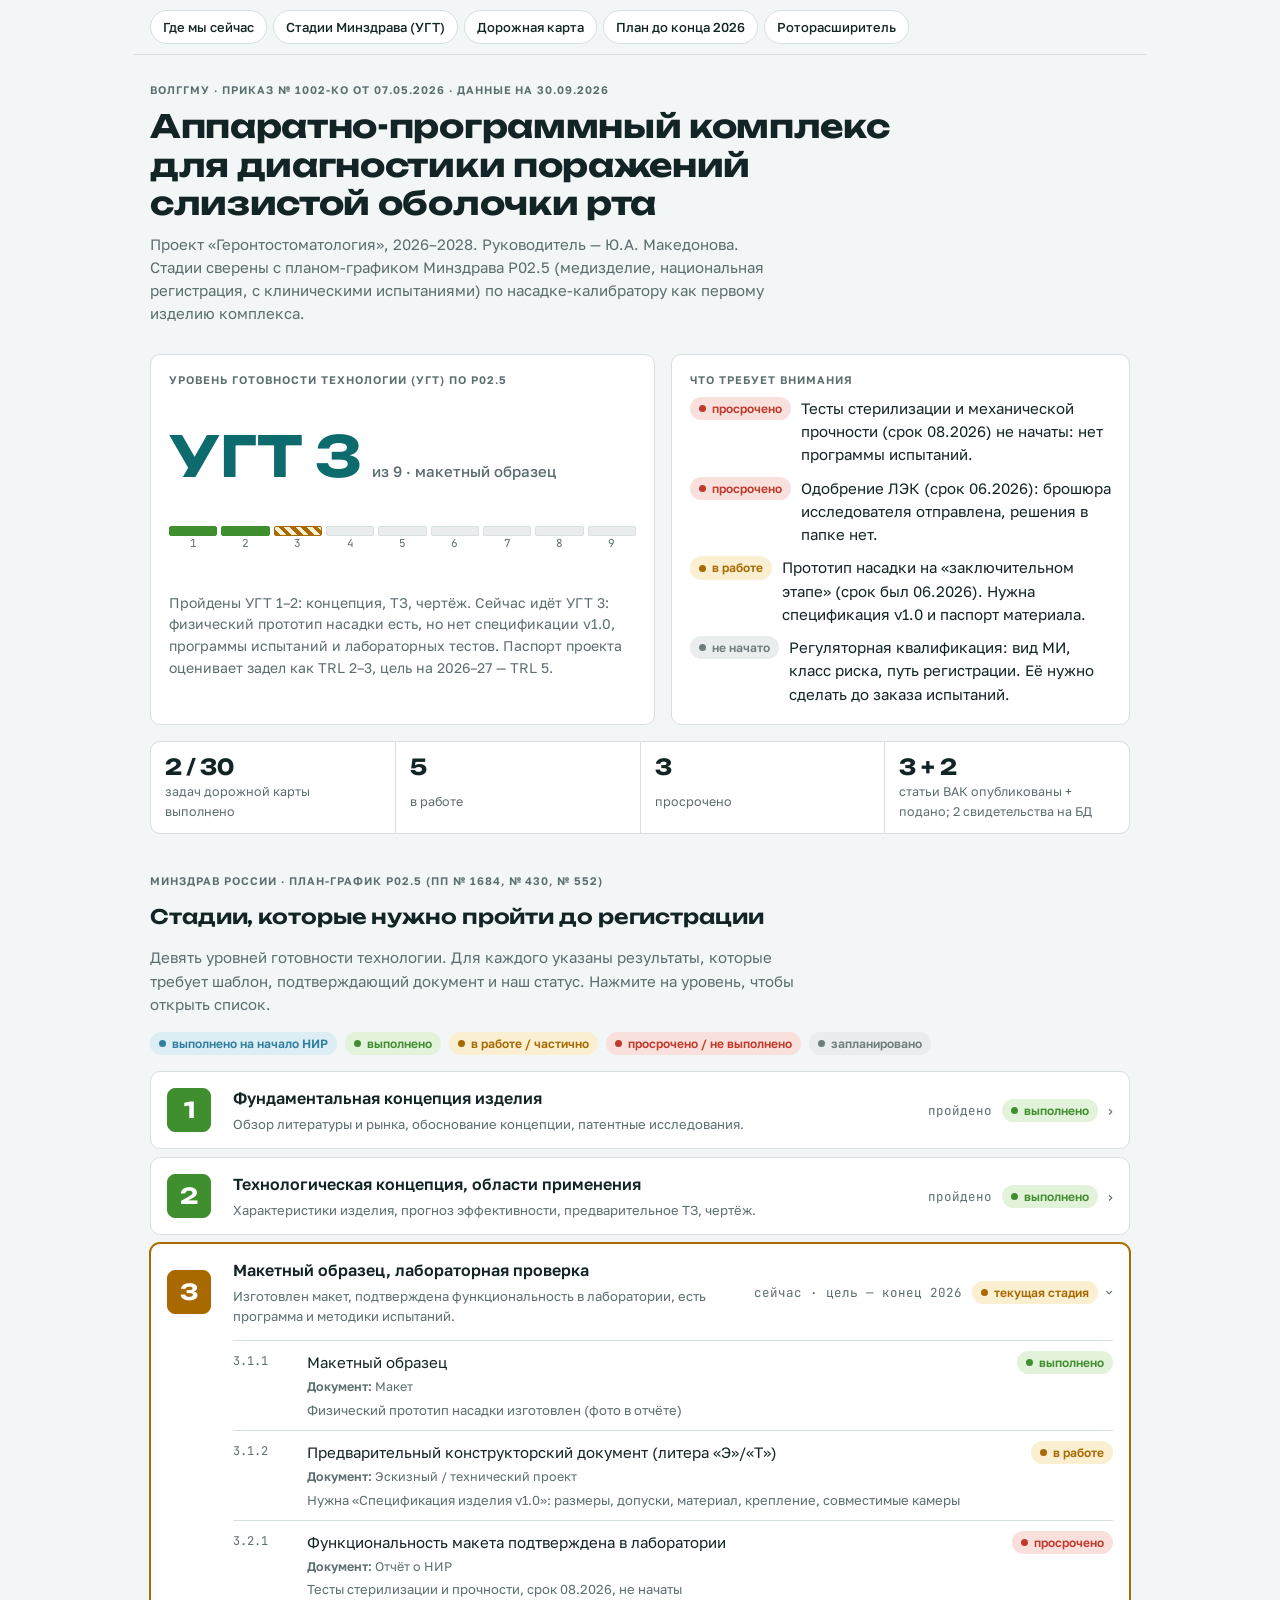
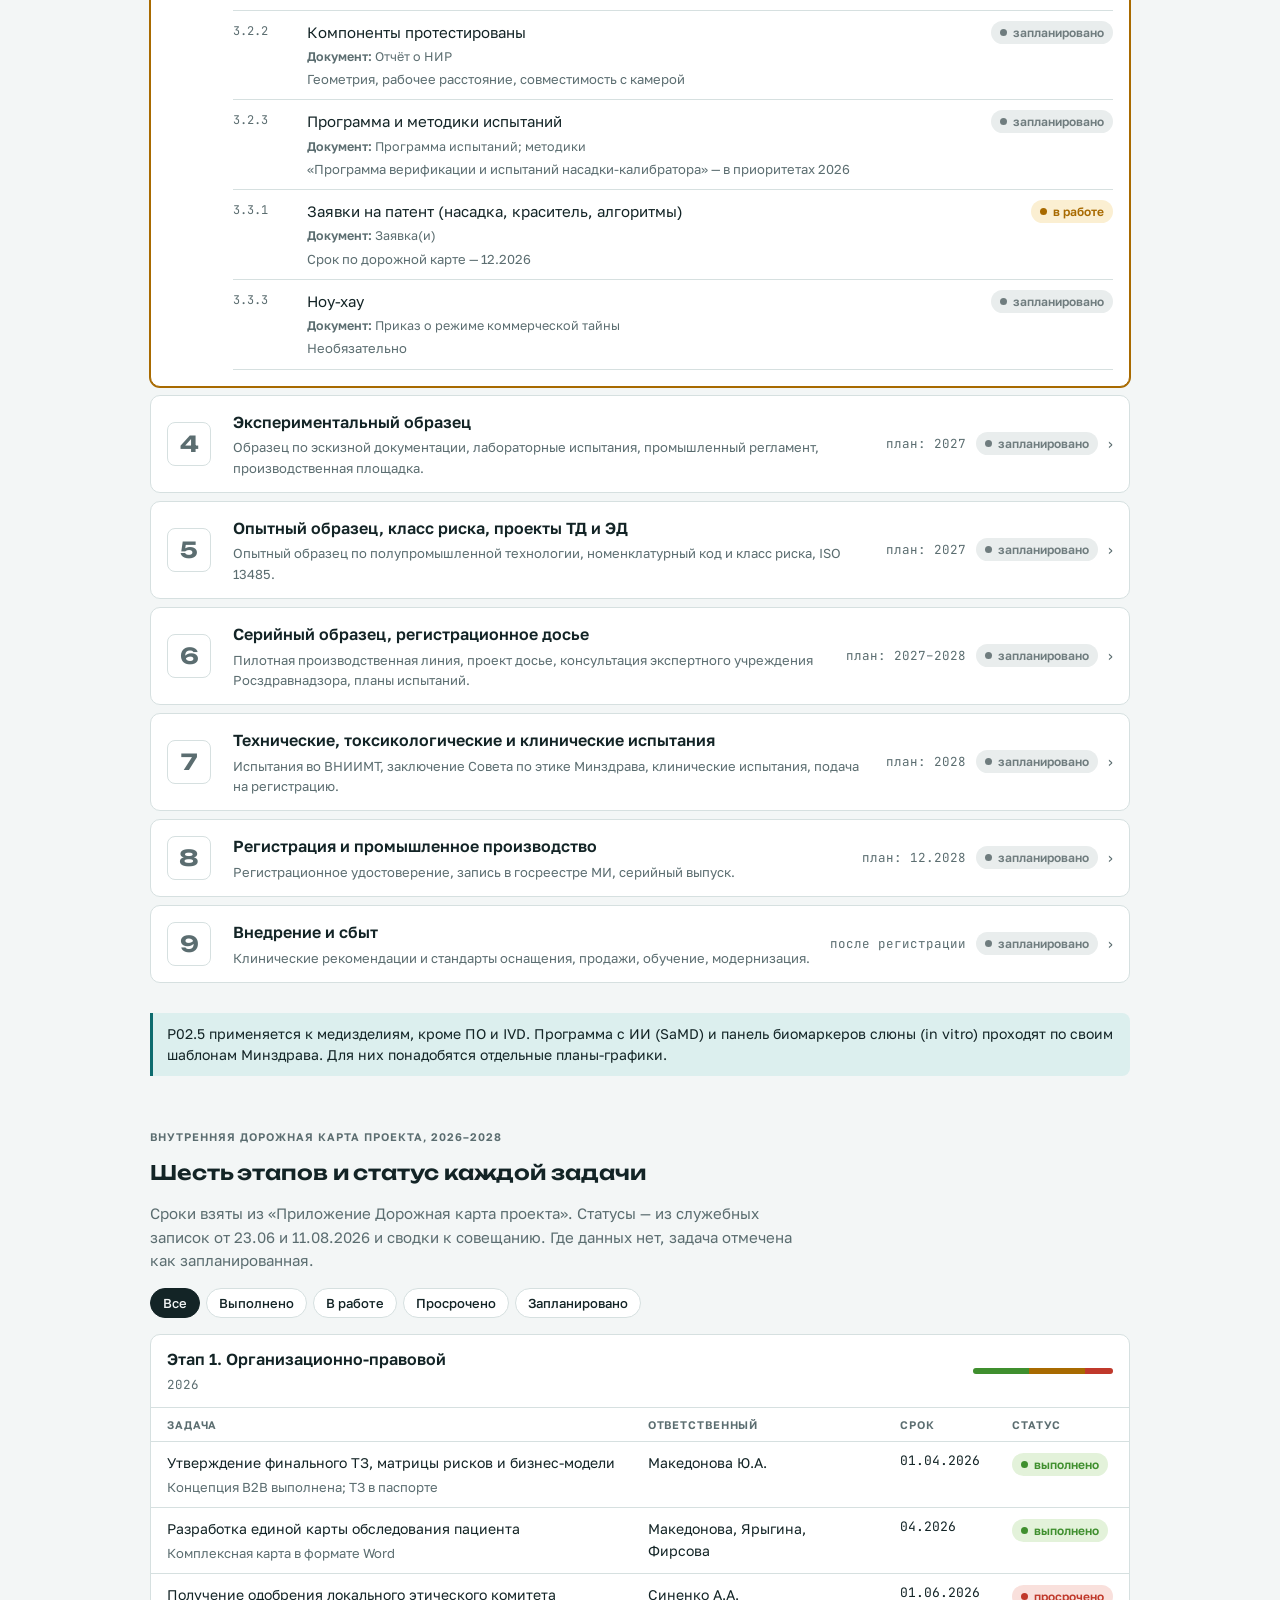
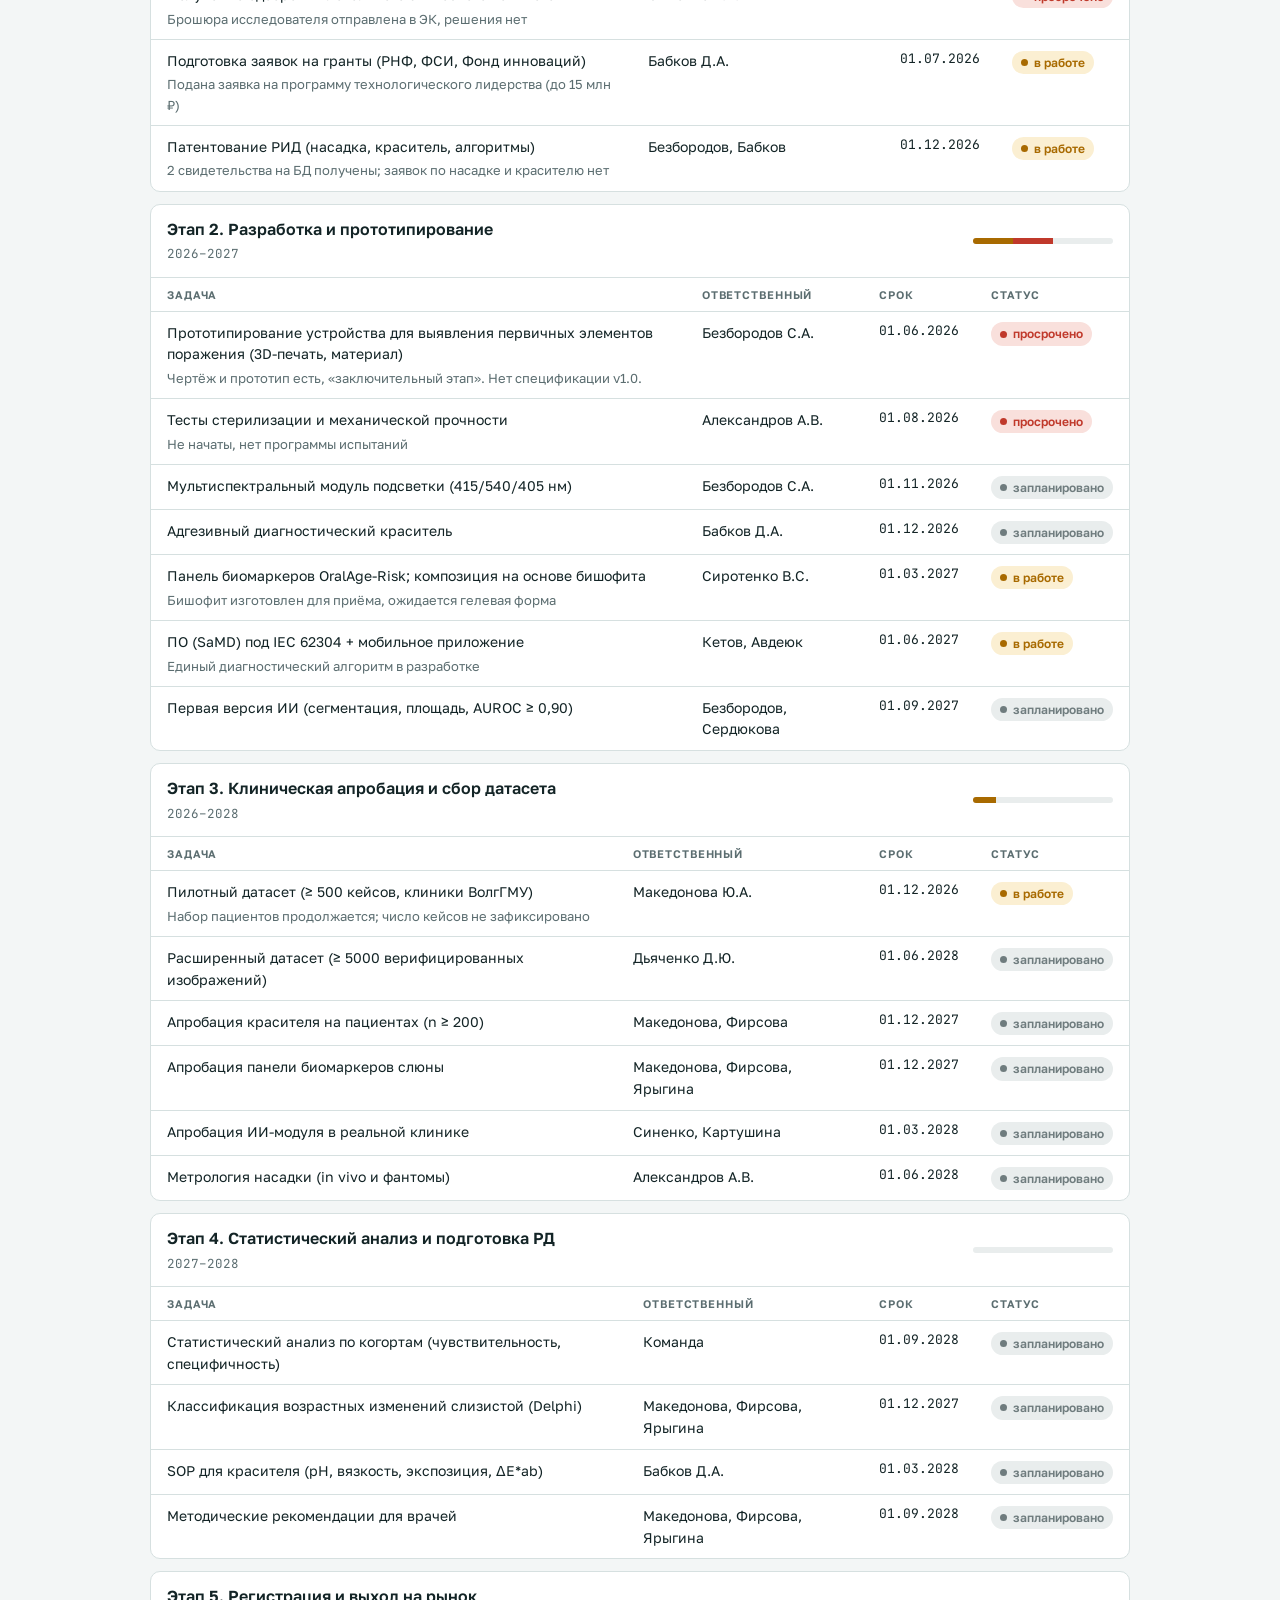
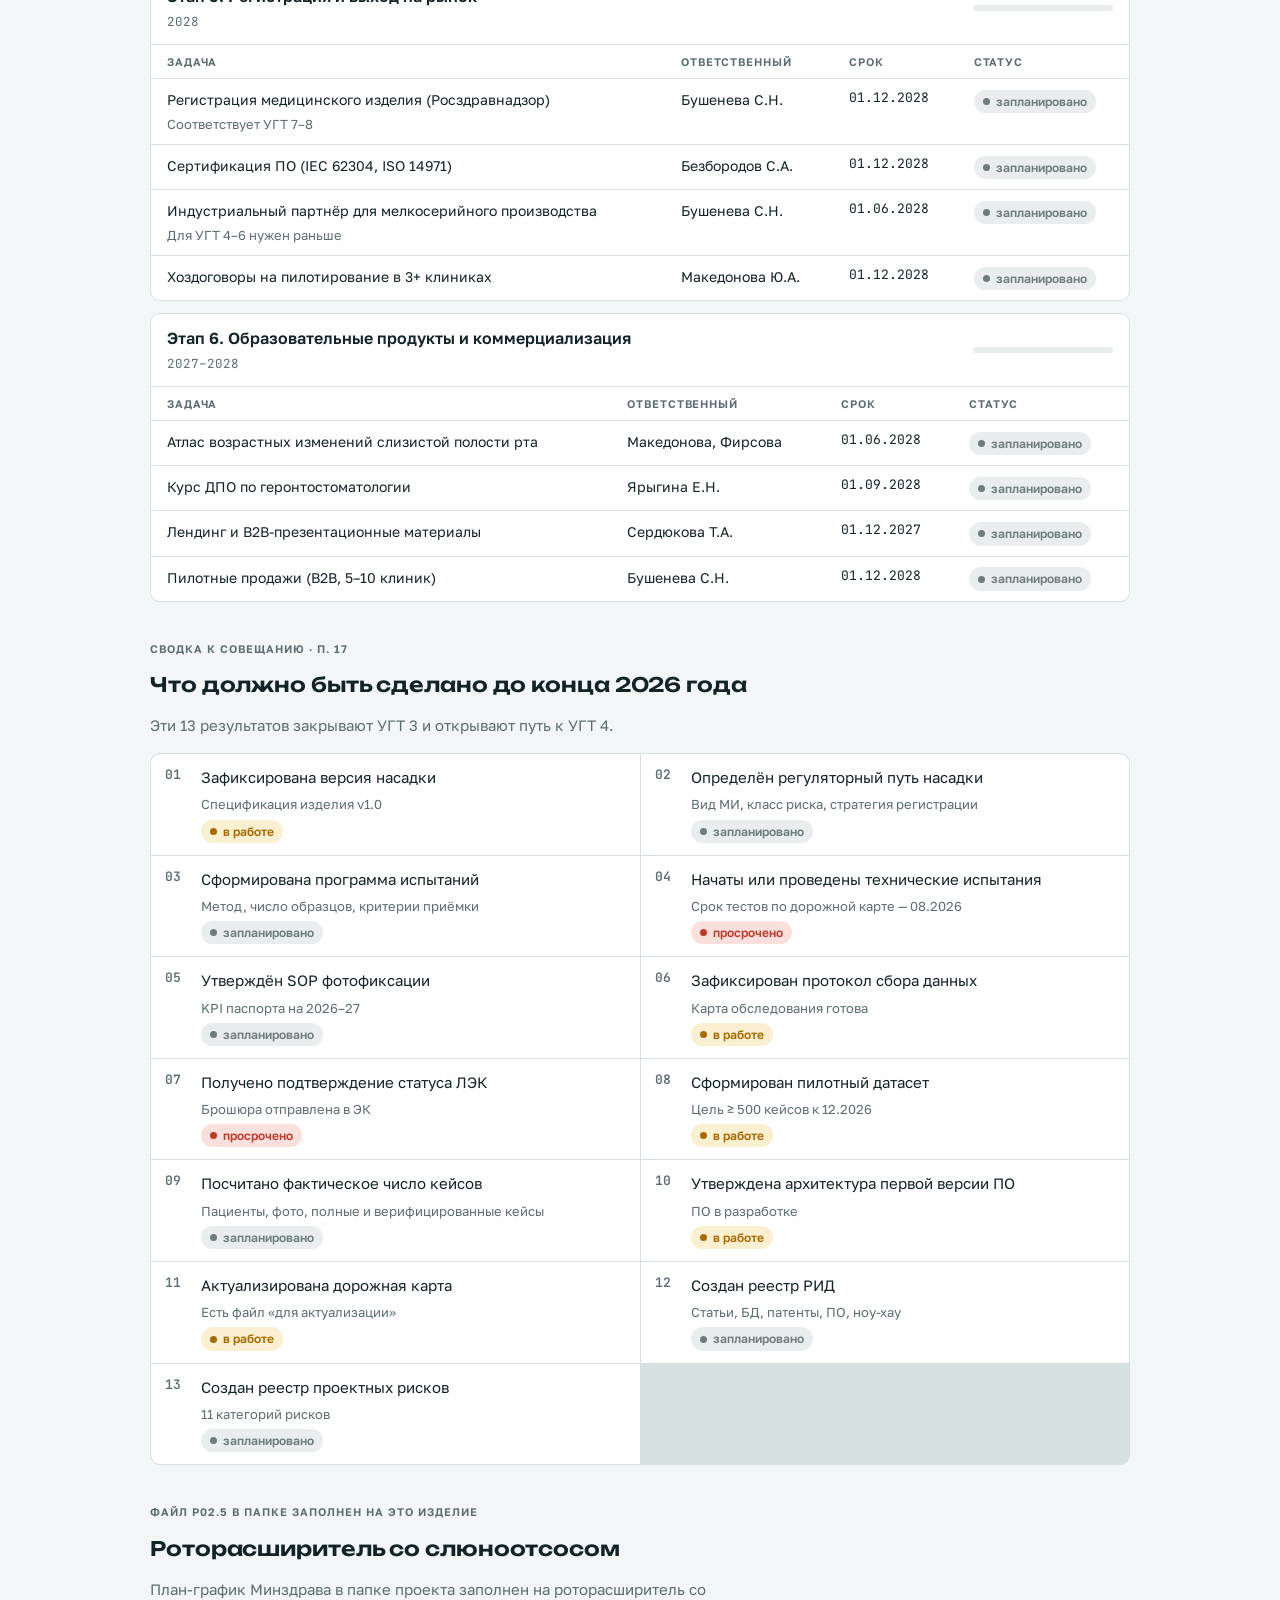
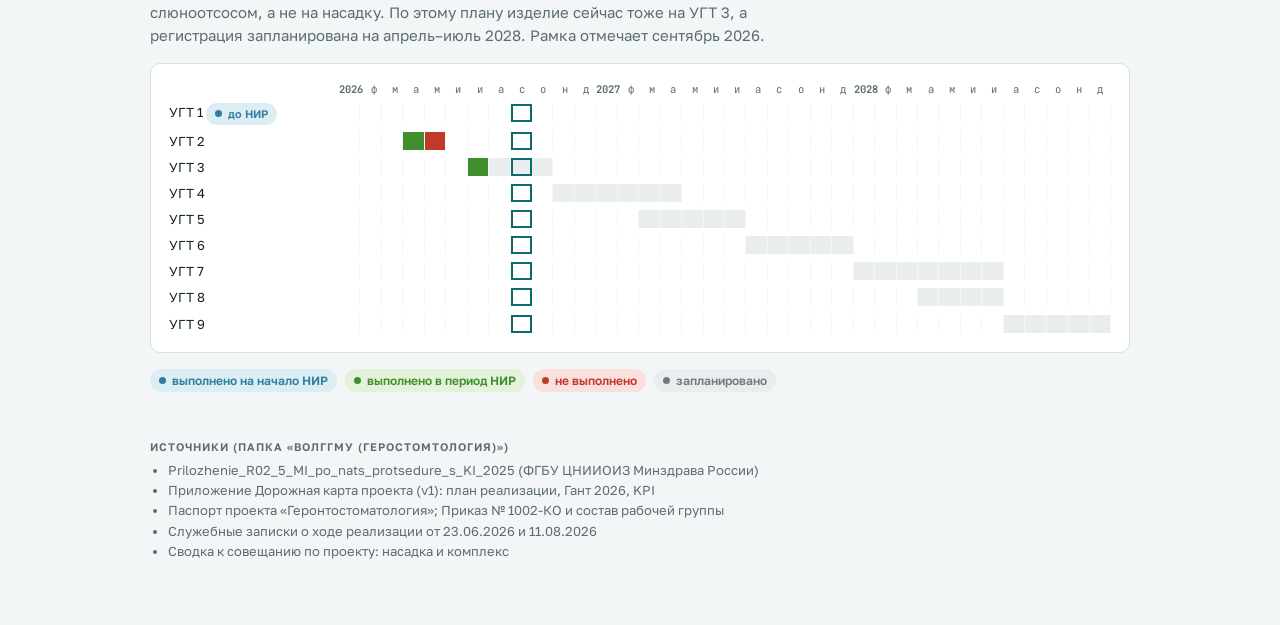
==== index.html @ 5f780393 "Add files via upload" ====
<!doctype html><html><head><meta charset=utf8><meta name=viewport content="width=device-width,initial-scale=1,viewport-fit=cover"><style>:root{color-scheme:light;box-sizing:border-box;padding-top:env(safe-area-inset-top,0px);padding-bottom:env(safe-area-inset-bottom,0px)}html{scroll-padding-top:env(safe-area-inset-top,0px)}body{margin:0;padding:0;font:14px -apple-system,BlinkMacSystemFont,sans-serif;background:#faf9f5;color:#141413}img{max-width:100%}[hidden]:not([hidden=until-found i]){display:none!important}</style></head><body>
<title>Геронтостоматология: статус проекта</title>
<link rel="preconnect" href="https://fonts.googleapis.com">
<link rel="stylesheet" href="https://fonts.googleapis.com/css2?family=Golos+Text:wght@400;500;600;700&family=Unbounded:wght@500;700&family=JetBrains+Mono:wght@400;600&display=swap">
<style>
/* Layout: одна колонка ~980px; сверху сводка, затем лестница УГТ Минздрава (главный объект), дорожная карта, приоритеты 2026 */
:root{
  --bg:#f3f6f6; --surface:#ffffff; --ink:#132426; --muted:#5b6d70; --line:#d6e0e0;
  --accent:#0d6b6e; --accent-soft:#dcefee;
  --done:#3f8f2e; --done-bg:#e3f2da;           /* зелёный Р02.5: выполнено в период НИР */
  --pre:#2f7fa0; --pre-bg:#dcedf4;             /* голубой Р02.5: выполнено на начало НИР */
  --work:#a86a00; --work-bg:#fbefd2;           /* жёлтый: в работе / продлено */
  --late:#c0392b; --late-bg:#f9e0dc;           /* красный: не выполнено / просрочено */
  --plan:#6f7c7e; --plan-bg:#e9eded;           /* серый: запланировано */
  --f-display:"Unbounded", "Golos Text", system-ui, sans-serif;
  --f-body:"Golos Text", system-ui, -apple-system, "Segoe UI", sans-serif;
  --f-mono:"JetBrains Mono", ui-monospace, Menlo, monospace;
}
@media (prefers-color-scheme: dark){:root:not([data-theme="light"]){
  --bg:#0e1718; --surface:#152123; --ink:#e3eeee; --muted:#93a6a8; --line:#29393b;
  --accent:#5fc2c0; --accent-soft:#18393a;
  --done:#7cc96a; --done-bg:#1d3419; --pre:#6fb8d6; --pre-bg:#16303b;
  --work:#e7b04a; --work-bg:#382b12; --late:#f07f70; --late-bg:#3d1c18; --plan:#9aa8aa; --plan-bg:#212d2f;
  color-scheme:dark}}
:root[data-theme="dark"]{
  --bg:#0e1718; --surface:#152123; --ink:#e3eeee; --muted:#93a6a8; --line:#29393b;
  --accent:#5fc2c0; --accent-soft:#18393a;
  --done:#7cc96a; --done-bg:#1d3419; --pre:#6fb8d6; --pre-bg:#16303b;
  --work:#e7b04a; --work-bg:#382b12; --late:#f07f70; --late-bg:#3d1c18; --plan:#9aa8aa; --plan-bg:#212d2f;
  color-scheme:dark}
*{box-sizing:border-box}
body{background:var(--bg);color:var(--ink);font:15px/1.55 var(--f-body);padding-inline:16px;padding-block:0 64px}
.wrap{max-width:980px;margin:0 auto}
h1,h2,h3{text-wrap:balance;margin:0}
h1{font:700 clamp(22px,4vw,32px)/1.2 var(--f-display);letter-spacing:-.01em}
h2{font:600 20px/1.3 var(--f-display);letter-spacing:-.005em}
h3{font-size:16px;font-weight:600}
.eyebrow{font:600 11px/1.3 var(--f-body);letter-spacing:.09em;text-transform:uppercase;color:var(--muted)}
.mono{font-family:var(--f-mono);font-variant-numeric:tabular-nums}
a{color:var(--accent)}
nav.top{position:sticky;top:env(safe-area-inset-top,0px);z-index:5;background:var(--bg);border-bottom:1px solid var(--line);margin-inline:-16px;padding:10px 16px;display:flex;gap:6px;overflow-x:auto}
nav.top a{flex:none;text-decoration:none;color:var(--ink);font-size:13px;font-weight:500;padding:6px 12px;border-radius:999px;border:1px solid var(--line);background:var(--surface)}
nav.top a:hover,nav.top a:focus-visible{border-color:var(--accent);outline:none}
header.hero{padding-block:28px 8px;display:grid;gap:10px}
header.hero p{margin:0;color:var(--muted);max-width:70ch}
section{margin-top:40px;display:grid;gap:16px}
.lead{color:var(--muted);margin:0;max-width:72ch}

/* Сводка */
.summary{display:grid;grid-template-columns:minmax(0,1.1fr) minmax(0,1fr);gap:16px;margin-top:20px}
@media (max-width:760px){.summary{grid-template-columns:1fr}}
.panel{background:var(--surface);border:1px solid var(--line);border-radius:10px;padding:18px}
.gauge{display:grid;gap:14px}
.gauge .big{display:flex;align-items:baseline;gap:10px;flex-wrap:wrap}
.gauge .big b{font:700 56px/1 var(--f-display);color:var(--accent)}
.gauge .big span{font-weight:500;color:var(--muted)}
.steps{display:grid;grid-template-columns:repeat(9,1fr);gap:4px}
.steps i{height:10px;border-radius:2px;background:var(--plan-bg);border:1px solid var(--line)}
.steps i.d{background:var(--done);border-color:var(--done)}
.steps i.c{background:repeating-linear-gradient(45deg,var(--work) 0 4px,var(--work-bg) 4px 8px);border-color:var(--work)}
.steps-lbl{display:grid;grid-template-columns:repeat(9,1fr);gap:4px;font:11px var(--f-mono);color:var(--muted);text-align:center}
.facts{display:grid;gap:10px;margin:0;padding:0;list-style:none}
.facts li{display:grid;grid-template-columns:auto minmax(0,1fr);gap:10px;align-items:start}
.kpis{display:grid;grid-template-columns:repeat(4,minmax(0,1fr));gap:1px;background:var(--line);border:1px solid var(--line);border-radius:10px;overflow:hidden}
@media (max-width:620px){.kpis{grid-template-columns:repeat(2,minmax(0,1fr))}}
.kpis div{background:var(--surface);padding:12px 14px;display:grid;gap:2px}
.kpis b{font:700 22px/1.2 var(--f-display);font-variant-numeric:tabular-nums}
.kpis span{font-size:12.5px;color:var(--muted)}

/* Статусы */
.pill{display:inline-flex;align-items:center;gap:6px;white-space:nowrap;font-size:12px;font-weight:600;padding:2px 9px;border-radius:999px;line-height:1.6}
.pill::before{content:"";width:7px;height:7px;border-radius:50%;background:currentColor}
.s-done{color:var(--done);background:var(--done-bg)}
.s-pre{color:var(--pre);background:var(--pre-bg)}
.s-work{color:var(--work);background:var(--work-bg)}
.s-late{color:var(--late);background:var(--late-bg)}
.s-plan{color:var(--plan);background:var(--plan-bg)}
.legend{display:flex;flex-wrap:wrap;gap:8px}

/* Лестница УГТ */
.ladder{display:grid;gap:8px}
.lvl{background:var(--surface);border:1px solid var(--line);border-radius:10px;overflow:hidden}
.lvl.cur{border-color:var(--work);box-shadow:0 0 0 1px var(--work)}
.lvl>button{all:unset;cursor:pointer;display:grid;grid-template-columns:52px minmax(0,1fr) auto;gap:14px;align-items:center;padding:14px 16px;width:100%;box-sizing:border-box}
.lvl>button:focus-visible{outline:2px solid var(--accent);outline-offset:-2px}
.num{font:700 22px/1 var(--f-display);width:44px;height:44px;border-radius:8px;display:grid;place-items:center;border:1px solid var(--line);color:var(--muted)}
.lvl.done .num{background:var(--done);color:#fff;border-color:var(--done)}
.lvl.cur .num{background:var(--work);color:#fff;border-color:var(--work)}
.ttl{display:grid;gap:3px;min-width:0}
.ttl small{color:var(--muted);font-size:13px}
.right{display:flex;align-items:center;gap:10px}
.chev{transition:transform .2s;color:var(--muted)}
.lvl[data-open="1"] .chev{transform:rotate(90deg)}
@media (max-width:560px){.lvl>button{grid-template-columns:44px minmax(0,1fr)}.right{grid-column:2}.num{width:40px;height:40px;font-size:19px}}
.body{padding:0 16px 16px 82px;display:grid;gap:12px}
@media (max-width:560px){.body{padding-left:16px}}
.body p{margin:0;max-width:74ch}
.req{list-style:none;margin:0;padding:0;display:grid;gap:0;border-top:1px solid var(--line)}
.req li{display:grid;grid-template-columns:62px minmax(0,1fr) auto;gap:12px;padding:10px 0;border-bottom:1px solid var(--line);align-items:start}
@media (max-width:560px){.req li{grid-template-columns:54px minmax(0,1fr)}.req li .pill{grid-column:2;justify-self:start}}
.req code{font:12px var(--f-mono);color:var(--muted);padding-top:2px}
.req .t{display:grid;gap:3px;min-width:0}
.req .t small{color:var(--muted);font-size:13px}
.req .t .doc{font-size:12.5px;color:var(--muted)}
.req .t .doc::before{content:"Документ: ";font-weight:600}
.when{font:12.5px var(--f-mono);color:var(--muted)}
.note{border-left:3px solid var(--accent);background:var(--accent-soft);padding:10px 14px;border-radius:0 8px 8px 0;font-size:14px;max-width:none}

/* Дорожная карта */
.filters{display:flex;gap:6px;flex-wrap:wrap}
.filters button{font:500 13px var(--f-body);padding:6px 12px;border-radius:999px;border:1px solid var(--line);background:var(--surface);color:var(--ink);cursor:pointer}
.filters button[aria-pressed="true"]{background:var(--ink);color:var(--bg);border-color:var(--ink)}
.stage{background:var(--surface);border:1px solid var(--line);border-radius:10px;overflow:hidden}
.stage-h{display:flex;justify-content:space-between;align-items:center;gap:12px;flex-wrap:wrap;padding:12px 16px;border-bottom:1px solid var(--line)}
.bar{height:6px;width:140px;background:var(--plan-bg);border-radius:3px;overflow:hidden;display:flex}
.bar span{display:block;height:100%}
.tscroll{overflow-x:auto}
table{width:100%;border-collapse:collapse;font-size:14px}
th,td{text-align:left;padding:10px 16px;border-bottom:1px solid var(--line);vertical-align:top}
tr:last-child td{border-bottom:0}
th{font:600 11px var(--f-body);letter-spacing:.08em;text-transform:uppercase;color:var(--muted)}
td.d{white-space:nowrap;font:13px var(--f-mono);font-variant-numeric:tabular-nums}
td small{display:block;color:var(--muted);font-size:13px;margin-top:3px}
@media (max-width:640px){
  table,tbody,tr,td{display:block;width:100%}
  thead{display:none}
  tr{padding:10px 16px;border-bottom:1px solid var(--line);display:grid;gap:4px}
  tr:last-child{border-bottom:0}
  td{padding:0;border:0}
}

/* Приоритеты */
.prio{list-style:none;margin:0;padding:0;display:grid;grid-template-columns:repeat(2,minmax(0,1fr));gap:1px;background:var(--line);border:1px solid var(--line);border-radius:10px;overflow:hidden}
@media (max-width:680px){.prio{grid-template-columns:1fr}}
.prio li{background:var(--surface);padding:12px 14px;display:grid;grid-template-columns:28px minmax(0,1fr);gap:8px}
.prio li b{font:600 13px var(--f-mono);color:var(--muted)}
.prio .t{display:grid;gap:5px;justify-items:start}
.prio .t small{color:var(--muted);font-size:13px}

/* Роторасширитель — мини-гант */
.gantt{display:grid;gap:6px;min-width:640px}
.g-row{display:grid;grid-template-columns:170px repeat(36,1fr);align-items:center;gap:0}
.g-row .l{font-size:13px;padding-right:10px}
.g-row i{height:18px;border-right:1px solid var(--bg)}
.g-head span{font:10.5px var(--f-mono);color:var(--muted)}
.g-now{outline:2px solid var(--accent);outline-offset:-2px}
footer{margin-top:48px;color:var(--muted);font-size:13px;display:grid;gap:6px}
footer ul{margin:0;padding-left:18px}
@media (prefers-reduced-motion:reduce){*{transition:none!important}}
</style>

<div class="wrap">
<nav class="top" aria-label="Разделы">
  <a href="#now">Где мы сейчас</a>
  <a href="#ugt">Стадии Минздрава (УГТ)</a>
  <a href="#road">Дорожная карта</a>
  <a href="#y2026">План до конца 2026</a>
  <a href="#rotor">Роторасширитель</a>
</nav>

<header class="hero" id="now">
  <div class="eyebrow">ВолгГМУ · Приказ № 1002-КО от 07.05.2026 · данные на 30.09.2026</div>
  <h1>Аппаратно-программный комплекс для диагностики поражений слизистой оболочки рта</h1>
  <p>Проект «Геронтостоматология», 2026–2028. Руководитель — Ю.А. Македонова. Стадии сверены с планом-графиком Минздрава Р02.5 (медизделие, национальная регистрация, с клиническими испытаниями) по насадке-калибратору как первому изделию комплекса.</p>
</header>

<div class="summary">
  <div class="panel gauge">
    <div class="eyebrow">Уровень готовности технологии (УГТ) по Р02.5</div>
    <div class="big"><b>УГТ 3</b><span>из 9 · макетный образец</span></div>
    <div>
      <div class="steps" aria-hidden="true"><i class="d"></i><i class="d"></i><i class="c"></i><i></i><i></i><i></i><i></i><i></i><i></i></div>
      <div class="steps-lbl" aria-hidden="true"><span>1</span><span>2</span><span>3</span><span>4</span><span>5</span><span>6</span><span>7</span><span>8</span><span>9</span></div>
    </div>
    <p class="lead" style="font-size:14px">Пройдены УГТ 1–2: концепция, ТЗ, чертёж. Сейчас идёт УГТ 3: физический прототип насадки есть, но нет спецификации v1.0, программы испытаний и лабораторных тестов. Паспорт проекта оценивает задел как TRL 2–3, цель на 2026–27 — TRL 5.</p>
  </div>
  <div class="panel">
    <div class="eyebrow" style="margin-bottom:10px">Что требует внимания</div>
    <ul class="facts">
      <li><span class="pill s-late">просрочено</span><span>Тесты стерилизации и механической прочности (срок 08.2026) не начаты: нет программы испытаний.</span></li>
      <li><span class="pill s-late">просрочено</span><span>Одобрение ЛЭК (срок 06.2026): брошюра исследователя отправлена, решения в папке нет.</span></li>
      <li><span class="pill s-work">в работе</span><span>Прототип насадки на «заключительном этапе» (срок был 06.2026). Нужна спецификация v1.0 и паспорт материала.</span></li>
      <li><span class="pill s-plan">не начато</span><span>Регуляторная квалификация: вид МИ, класс риска, путь регистрации. Её нужно сделать до заказа испытаний.</span></li>
    </ul>
  </div>
</div>

<div class="kpis" style="margin-top:16px">
  <div><b id="k-done">–</b><span>задач дорожной карты выполнено</span></div>
  <div><b id="k-work">–</b><span>в работе</span></div>
  <div><b id="k-late">–</b><span>просрочено</span></div>
  <div><b>3 + 2</b><span>статьи ВАК опубликованы + подано; 2 свидетельства на БД</span></div>
</div>

<section id="ugt">
  <div class="eyebrow">Минздрав России · план-график Р02.5 (ПП № 1684, № 430, № 552)</div>
  <h2>Стадии, которые нужно пройти до регистрации</h2>
  <p class="lead">Девять уровней готовности технологии. Для каждого указаны результаты, которые требует шаблон, подтверждающий документ и наш статус. Нажмите на уровень, чтобы открыть список.</p>
  <div class="legend">
    <span class="pill s-pre">выполнено на начало НИР</span>
    <span class="pill s-done">выполнено</span>
    <span class="pill s-work">в работе / частично</span>
    <span class="pill s-late">просрочено / не выполнено</span>
    <span class="pill s-plan">запланировано</span>
  </div>
  <div class="ladder" id="ladder"></div>
  <p class="note">Р02.5 применяется к медизделиям, кроме ПО и IVD. Программа с ИИ (SaMD) и панель биомаркеров слюны (in vitro) проходят по своим шаблонам Минздрава. Для них понадобятся отдельные планы-графики.</p>
</section>

<section id="road">
  <div class="eyebrow">Внутренняя дорожная карта проекта, 2026–2028</div>
  <h2>Шесть этапов и статус каждой задачи</h2>
  <p class="lead">Сроки взяты из «Приложение Дорожная карта проекта». Статусы — из служебных записок от 23.06 и 11.08.2026 и сводки к совещанию. Где данных нет, задача отмечена как запланированная.</p>
  <div class="filters" role="group" aria-label="Фильтр по статусу">
    <button type="button" id="f-all" data-f="all" aria-pressed="true">Все</button>
    <button type="button" id="f-done" data-f="done" aria-pressed="false">Выполнено</button>
    <button type="button" id="f-work" data-f="work" aria-pressed="false">В работе</button>
    <button type="button" id="f-late" data-f="late" aria-pressed="false">Просрочено</button>
    <button type="button" id="f-plan" data-f="plan" aria-pressed="false">Запланировано</button>
  </div>
  <div id="stages" style="display:grid;gap:12px"></div>
</section>

<section id="y2026">
  <div class="eyebrow">Сводка к совещанию · п. 17</div>
  <h2>Что должно быть сделано до конца 2026 года</h2>
  <p class="lead">Эти 13 результатов закрывают УГТ 3 и открывают путь к УГТ 4.</p>
  <ol class="prio" id="prio"></ol>
</section>

<section id="rotor">
  <div class="eyebrow">Файл Р02.5 в папке заполнен на это изделие</div>
  <h2>Роторасширитель со слюноотсосом</h2>
  <p class="lead">План-график Минздрава в папке проекта заполнен на роторасширитель со слюноотсосом, а не на насадку. По этому плану изделие сейчас тоже на УГТ 3, а регистрация запланирована на апрель–июль 2028. Рамка отмечает сентябрь 2026.</p>
  <div class="panel tscroll"><div class="gantt" id="gantt"></div></div>
  <div class="legend">
    <span class="pill s-pre">выполнено на начало НИР</span>
    <span class="pill s-done">выполнено в период НИР</span>
    <span class="pill s-late">не выполнено</span>
    <span class="pill s-plan">запланировано</span>
  </div>
</section>

<footer>
  <div class="eyebrow">Источники (папка «ВолгГМУ (геростомтология)»)</div>
  <ul>
    <li>Prilozhenie_R02_5_MI_po_nats_protsedure_s_KI_2025 (ФГБУ ЦНИИОИЗ Минздрава России)</li>
    <li>Приложение Дорожная карта проекта (v1): план реализации, Гант 2026, KPI</li>
    <li>Паспорт проекта «Геронтостоматология»; Приказ № 1002-КО и состав рабочей группы</li>
    <li>Служебные записки о ходе реализации от 23.06.2026 и 11.08.2026</li>
    <li>Сводка к совещанию по проекту: насадка и комплекс</li>
  </ul>
</footer>
</div>

<script>
const S={done:["s-done","выполнено"],pre:["s-pre","на начало НИР"],work:["s-work","в работе"],late:["s-late","просрочено"],plan:["s-plan","запланировано"],miss:["s-late","нет в папке"],part:["s-work","частично"]};
const pill=k=>`<span class="pill ${S[k][0]}">${S[k][1]}</span>`;
const esc=s=>String(s).replace(/[&<>"]/g,c=>({"&":"&amp;","<":"&lt;",">":"&gt;",'"':"&quot;"}[c]));

const UGT=[
 {n:1,state:"done",t:"Фундаментальная концепция изделия",d:"Обзор литературы и рынка, обоснование концепции, патентные исследования.",when:"пройдено",
  items:[
   ["1.1.1","Аналитический обзор, концепция изделия","Отчёт о НИР по ГОСТ 7.32-2017","done","Концепция продукта B2B выполнена в полном объёме (записка 23.06.2026); паспорт проекта"],
   ["1.1.1а","Статьи в рецензируемых журналах","Статьи","done","3 статьи ВАК опубликованы, 2 поданы в печать"],
   ["1.2.1","Патентные исследования","Отчёт о патентном исследовании по ГОСТ Р 15.011-2024","miss","Отчёт не найден в папке. Проверить, есть ли он."]]},
 {n:2,state:"done",t:"Технологическая концепция, области применения",d:"Характеристики изделия, прогноз эффективности, предварительное ТЗ, чертёж.",when:"пройдено",
  items:[
   ["2.1.1–2.1.3","Обоснование, характеристики, прогноз эффективности","Отчёт о НИР","done","Паспорт: НТР 1–6, KPI 2026–2029 (насадка 10–12 мм, сетка 1×1 мм)"],
   ["2.1.4","Предварительное ТЗ и макет на уровне чертежа","Предварительное ТЗ; чертёж","done","ТЗ утверждено (04.2026); чертёж насадки есть"],
   ["2.2.1–2.2.2","Заявки и свидетельства на РИД","Заявки / свидетельства","done","Получено 2 свидетельства о регистрации баз данных"],
   ["2.3.1","Ограничения применения (правовые, рыночные, технические)","Отчёт о НИР","part","Матрица рисков в ТЗ есть, реестр рисков ещё не создан"]]},
 {n:3,state:"cur",t:"Макетный образец, лабораторная проверка",d:"Изготовлен макет, подтверждена функциональность в лаборатории, есть программа и методики испытаний.",when:"сейчас · цель — конец 2026",
  items:[
   ["3.1.1","Макетный образец","Макет","done","Физический прототип насадки изготовлен (фото в отчёте)"],
   ["3.1.2","Предварительный конструкторский документ (литера «Э»/«Т»)","Эскизный / технический проект","work","Нужна «Спецификация изделия v1.0»: размеры, допуски, материал, крепление, совместимые камеры"],
   ["3.2.1","Функциональность макета подтверждена в лаборатории","Отчёт о НИР","late","Тесты стерилизации и прочности, срок 08.2026, не начаты"],
   ["3.2.2","Компоненты протестированы","Отчёт о НИР","plan","Геометрия, рабочее расстояние, совместимость с камерой"],
   ["3.2.3","Программа и методики испытаний","Программа испытаний; методики","plan","«Программа верификации и испытаний насадки-калибратора» — в приоритетах 2026"],
   ["3.3.1","Заявки на патент (насадка, краситель, алгоритмы)","Заявка(и)","work","Срок по дорожной карте — 12.2026"],
   ["3.3.3","Ноу-хау","Приказ о режиме коммерческой тайны","plan","Необязательно"]]},
 {n:4,state:"plan",t:"Экспериментальный образец",d:"Образец по эскизной документации, лабораторные испытания, промышленный регламент, производственная площадка.",when:"план: 2027",
  items:[
   ["4.1.1","Экспериментальный образец и КД на него","КД экспериментального образца; отчёт о НИР","plan","Материал подтверждён: силикон, производитель, SDS, биосовместимость"],
   ["4.1.2","Работоспособность подтверждена, акт соответствия ТЗ","Протокол лабораторных испытаний; акт","plan","Протоколы: геометрия, механика, ресурс, дезинфекция, метрология на фантомах"],
   ["4.2.1","Промышленный регламент производства","Регламент","plan","Технология изготовления (3D-печать / литьё)"],
   ["4.3.1–4.3.2","Производственная площадка, план производства","Договор; план","plan","Поиск индустриального партнёра (срок 06.2028). Лучше начать раньше."]]},
 {n:5,state:"plan",t:"Опытный образец, класс риска, проекты ТД и ЭД",d:"Опытный образец по полупромышленной технологии, номенклатурный код и класс риска, ISO 13485.",when:"план: 2027",
  items:[
   ["5.1.1–5.1.2","Опытный образец, КД литера «О», испытания","КД «О»; акт изготовления; программа испытаний","plan",""],
   ["5.1.3","Номенклатурный код вида МИ и класс потенциального риска","Отчёт о НИР","plan","Сводка советует определить заранее, до заказа испытаний"],
   ["5.1.4–5.1.5","Проекты эксплуатационной и технической документации","ТУ, инструкция, маркировка, упаковка","plan",""],
   ["5.2.1–5.2.2","Проект метода диагностики, социально-экономическая эффективность","Отчёт о НИР","plan","Методические рекомендации для врачей (09.2028)"],
   ["5.3.1–5.3.2","Соответствие ISO 13485, сертификаты на сырьё","Сертификат СМК; декларации","plan",""]]},
 {n:6,state:"plan",t:"Серийный образец, регистрационное досье",d:"Пилотная производственная линия, проект досье, консультация экспертного учреждения Росздравнадзора, планы испытаний.",when:"план: 2027–2028",
  items:[
   ["6.1.1–6.1.4","Серийный образец, КД литера «А», производственная линия","Акт производства; протоколы; валидация линии","plan",""],
   ["6.1.5","Инспектирование производства","Запись в реестре заключений","plan","Если требуется для класса риска"],
   ["6.2.1","Проект регистрационного досье","Проект досье","plan",""],
   ["6.2.3","Консультация экспертного учреждения Росздравнадзора","Договор и акт","plan",""],
   ["6.2.4","Планы технических, токсикологических и клинических испытаний","Планы","plan","Изделие контактирует со слизистой, токсикология нужна"],
   ["6.3.1","Договоры с НМИЦ на клинические испытания","Договоры","plan",""]]},
 {n:7,state:"plan",t:"Технические, токсикологические и клинические испытания",d:"Испытания во ВНИИМТ, заключение Совета по этике Минздрава, клинические испытания, подача на регистрацию.",when:"план: 2028",
  items:[
   ["7.1.1–7.1.3","Технические испытания и токсикология во ВНИИМТ","Договор; акты передачи; протоколы; заключение","plan",""],
   ["7.2.1","Заключение Совета по этике Минздрава","Заключение","plan","Отдельно от ЛЭК ВолгГМУ"],
   ["7.2.2–7.2.3","Клинические испытания, устранение замечаний","Акты и протоколы КИ","plan",""],
   ["7.3.1","Заявление о госрегистрации в Росздравнадзор","Заявление с документами","plan",""]]},
 {n:8,state:"plan",t:"Регистрация и промышленное производство",d:"Регистрационное удостоверение, запись в госреестре МИ, серийный выпуск.",when:"план: 12.2028",
  items:[
   ["8.1.1","Регистрационный номер, запись в госреестре МИ","Выписка из реестра","plan","Отв. Бушенева С.Н., срок 01.12.2028"],
   ["8.2.1","Серийное производство","Сведения о реализации","plan","Необязательно: СТ-1, заключение Минпромторга"]]},
 {n:9,state:"plan",t:"Внедрение и сбыт",d:"Клинические рекомендации и стандарты оснащения, продажи, обучение, модернизация.",when:"после регистрации",
  items:[
   ["9.1.1","Включение в клинические рекомендации / стандарты оснащения","КР; стандарт","plan",""],
   ["9.2.1–9.2.3","Сбыт, предельные цены, обучение врачей","Сведения о реализации; обучение","plan","Пилотные продажи в 5–10 клиниках, курс ДПО"],
   ["9.3.1–9.3.5","Модернизация, патенты, трансфер технологии","План модернизации; изменения в РУ","plan",""]]}
];

function renderLadder(){
  const el=document.getElementById("ladder");
  el.innerHTML=UGT.map(u=>{
    const cls=u.state==="done"?"done":u.state==="cur"?"cur":"";
    const st=u.state==="done"?pill("done"):u.state==="cur"?'<span class="pill s-work">текущая стадия</span>':pill("plan");
    const open=u.state==="cur";
    return `<div class="lvl ${cls}" data-open="${open?1:0}">
      <button type="button" id="ugt-${u.n}" aria-expanded="${open}" aria-controls="ugt-b-${u.n}">
        <span class="num">${u.n}</span>
        <span class="ttl"><h3>${esc(u.t)}</h3><small>${esc(u.d)}</small></span>
        <span class="right"><span class="when">${esc(u.when)}</span>${st}<span class="chev" aria-hidden="true">›</span></span>
      </button>
      <div class="body" id="ugt-b-${u.n}" ${open?"":"hidden"}>
        <ul class="req">${u.items.map(i=>`<li><code>${i[0]}</code><span class="t"><span>${esc(i[1])}</span><span class="doc">${esc(i[2])}</span>${i[4]?`<small>${esc(i[4])}</small>`:""}</span>${pill(i[3])}</li>`).join("")}</ul>
      </div></div>`}).join("");
  el.querySelectorAll(".lvl>button").forEach(b=>b.addEventListener("click",()=>{
    const lv=b.parentElement, o=lv.dataset.open!=="1";
    lv.dataset.open=o?1:0; b.setAttribute("aria-expanded",o); lv.querySelector(".body").hidden=!o;
  }));
}

const ROAD=[
 {t:"Этап 1. Организационно-правовой",y:"2026",rows:[
  ["Утверждение финального ТЗ, матрицы рисков и бизнес-модели","Македонова Ю.А.","01.04.2026","done","Концепция B2B выполнена; ТЗ в паспорте"],
  ["Разработка единой карты обследования пациента","Македонова, Ярыгина, Фирсова","04.2026","done","Комплексная карта в формате Word"],
  ["Получение одобрения локального этического комитета","Синенко А.А.","01.06.2026","late","Брошюра исследователя отправлена в ЭК, решения нет"],
  ["Подготовка заявок на гранты (РНФ, ФСИ, Фонд инноваций)","Бабков Д.А.","01.07.2026","work","Подана заявка на программу технологического лидерства (до 15 млн ₽)"],
  ["Патентование РИД (насадка, краситель, алгоритмы)","Безбородов, Бабков","01.12.2026","work","2 свидетельства на БД получены; заявок по насадке и красителю нет"]]},
 {t:"Этап 2. Разработка и прототипирование",y:"2026–2027",rows:[
  ["Прототипирование устройства для выявления первичных элементов поражения (3D-печать, материал)","Безбородов С.А.","01.06.2026","late","Чертёж и прототип есть, «заключительный этап». Нет спецификации v1.0."],
  ["Тесты стерилизации и механической прочности","Александров А.В.","01.08.2026","late","Не начаты, нет программы испытаний"],
  ["Мультиспектральный модуль подсветки (415/540/405 нм)","Безбородов С.А.","01.11.2026","plan",""],
  ["Адгезивный диагностический краситель","Бабков Д.А.","01.12.2026","plan",""],
  ["Панель биомаркеров OralAge-Risk; композиция на основе бишофита","Сиротенко В.С.","01.03.2027","work","Бишофит изготовлен для приёма, ожидается гелевая форма"],
  ["ПО (SaMD) под IEC 62304 + мобильное приложение","Кетов, Авдеюк","01.06.2027","work","Единый диагностический алгоритм в разработке"],
  ["Первая версия ИИ (сегментация, площадь, AUROC ≥ 0,90)","Безбородов, Сердюкова","01.09.2027","plan",""]]},
 {t:"Этап 3. Клиническая апробация и сбор датасета",y:"2026–2028",rows:[
  ["Пилотный датасет (≥ 500 кейсов, клиники ВолгГМУ)","Македонова Ю.А.","01.12.2026","work","Набор пациентов продолжается; число кейсов не зафиксировано"],
  ["Расширенный датасет (≥ 5000 верифицированных изображений)","Дьяченко Д.Ю.","01.06.2028","plan",""],
  ["Апробация красителя на пациентах (n ≥ 200)","Македонова, Фирсова","01.12.2027","plan",""],
  ["Апробация панели биомаркеров слюны","Македонова, Фирсова, Ярыгина","01.12.2027","plan",""],
  ["Апробация ИИ-модуля в реальной клинике","Синенко, Картушина","01.03.2028","plan",""],
  ["Метрология насадки (in vivo и фантомы)","Александров А.В.","01.06.2028","plan",""]]},
 {t:"Этап 4. Статистический анализ и подготовка РД",y:"2027–2028",rows:[
  ["Статистический анализ по когортам (чувствительность, специфичность)","Команда","01.09.2028","plan",""],
  ["Классификация возрастных изменений слизистой (Delphi)","Македонова, Фирсова, Ярыгина","01.12.2027","plan",""],
  ["SOP для красителя (pH, вязкость, экспозиция, ΔE*ab)","Бабков Д.А.","01.03.2028","plan",""],
  ["Методические рекомендации для врачей","Македонова, Фирсова, Ярыгина","01.09.2028","plan",""]]},
 {t:"Этап 5. Регистрация и выход на рынок",y:"2028",rows:[
  ["Регистрация медицинского изделия (Росздравнадзор)","Бушенева С.Н.","01.12.2028","plan","Соответствует УГТ 7–8"],
  ["Сертификация ПО (IEC 62304, ISO 14971)","Безбородов С.А.","01.12.2028","plan",""],
  ["Индустриальный партнёр для мелкосерийного производства","Бушенева С.Н.","01.06.2028","plan","Для УГТ 4–6 нужен раньше"],
  ["Хоздоговоры на пилотирование в 3+ клиниках","Македонова Ю.А.","01.12.2028","plan",""]]},
 {t:"Этап 6. Образовательные продукты и коммерциализация",y:"2027–2028",rows:[
  ["Атлас возрастных изменений слизистой полости рта","Македонова, Фирсова","01.06.2028","plan",""],
  ["Курс ДПО по геронтостоматологии","Ярыгина Е.Н.","01.09.2028","plan",""],
  ["Лендинг и B2B-презентационные материалы","Сердюкова Т.А.","01.12.2027","plan",""],
  ["Пилотные продажи (B2B, 5–10 клиник)","Бушенева С.Н.","01.12.2028","plan",""]]}
];
let filter="all";
function renderRoad(){
  const all=ROAD.flatMap(s=>s.rows);
  const c=k=>all.filter(r=>r[3]===k).length;
  document.getElementById("k-done").textContent=`${c("done")} / ${all.length}`;
  document.getElementById("k-work").textContent=c("work");
  document.getElementById("k-late").textContent=c("late");
  document.getElementById("stages").innerHTML=ROAD.map(s=>{
    const rows=s.rows.filter(r=>filter==="all"||r[3]===filter);
    if(!rows.length) return "";
    const n=s.rows.length, seg=k=>s.rows.filter(r=>r[3]===k).length/n*100;
    return `<div class="stage"><div class="stage-h"><div><h3>${esc(s.t)}</h3><span class="when">${s.y}</span></div>
      <div class="bar" title="доля задач по статусам"><span style="width:${seg("done")}%;background:var(--done)"></span><span style="width:${seg("work")}%;background:var(--work)"></span><span style="width:${seg("late")}%;background:var(--late)"></span></div></div>
      <div class="tscroll"><table><thead><tr><th>Задача</th><th>Ответственный</th><th>Срок</th><th>Статус</th></tr></thead><tbody>
      ${rows.map(r=>`<tr><td>${esc(r[0])}${r[4]?`<small>${esc(r[4])}</small>`:""}</td><td>${esc(r[1])}</td><td class="d">${r[2]}</td><td>${pill(r[3])}</td></tr>`).join("")}
      </tbody></table></div></div>`}).join("");
}
document.querySelectorAll(".filters button").forEach(b=>b.addEventListener("click",()=>{
  filter=b.dataset.f;
  document.querySelectorAll(".filters button").forEach(x=>x.setAttribute("aria-pressed",x===b));
  renderRoad();
}));

const PRIO=[
 ["Зафиксирована версия насадки","work","Спецификация изделия v1.0"],
 ["Определён регуляторный путь насадки","plan","Вид МИ, класс риска, стратегия регистрации"],
 ["Сформирована программа испытаний","plan","Метод, число образцов, критерии приёмки"],
 ["Начаты или проведены технические испытания","late","Срок тестов по дорожной карте — 08.2026"],
 ["Утверждён SOP фотофиксации","plan","KPI паспорта на 2026–27"],
 ["Зафиксирован протокол сбора данных","work","Карта обследования готова"],
 ["Получено подтверждение статуса ЛЭК","late","Брошюра отправлена в ЭК"],
 ["Сформирован пилотный датасет","work","Цель ≥ 500 кейсов к 12.2026"],
 ["Посчитано фактическое число кейсов","plan","Пациенты, фото, полные и верифицированные кейсы"],
 ["Утверждена архитектура первой версии ПО","work","ПО в разработке"],
 ["Актуализирована дорожная карта","work","Есть файл «для актуализации»"],
 ["Создан реестр РИД","plan","Статьи, БД, патенты, ПО, ноу-хау"],
 ["Создан реестр проектных рисков","plan","11 категорий рисков"]
];
document.getElementById("prio").innerHTML=PRIO.map((p,i)=>`<li><b>${String(i+1).padStart(2,"0")}</b><span class="t"><span>${esc(p[0])}</span><small>${esc(p[2])}</small>${pill(p[1])}</span></li>`).join("");

/* Роторасширитель: месяцы янв-2026 … дек-2028 (0–35); "pre" — до начала НИР */
const RG=[
 ["УГТ 1",[["pre",-1,-1]]],
 ["УГТ 2",[["done",3,3],["late",4,4]]],
 ["УГТ 3",[["done",6,6],["plan",6,9]]],
 ["УГТ 4",[["plan",10,13],["plan",14,15]]],
 ["УГТ 5",[["plan",14,15],["plan",16,18]]],
 ["УГТ 6",[["plan",19,23]]],
 ["УГТ 7",[["plan",24,26],["plan",27,30]]],
 ["УГТ 8",[["plan",27,30]]],
 ["УГТ 9",[["plan",31,35]]]
];
(function(){
  const now=8, col={pre:"var(--pre)",done:"var(--done)",late:"var(--late)",plan:"var(--plan-bg)"};
  const mon=["я","ф","м","а","м","и","и","а","с","о","н","д"];
  let h=`<div class="g-row g-head"><span class="l"></span>${Array.from({length:36},(_,i)=>`<span style="text-align:center">${i%12===0?`<b>${2026+i/12}</b>`:mon[i%12]}</span>`).join("")}</div>`;
  h+=RG.map(([l,segs])=>{
    const cells=Array(36).fill(null);
    segs.forEach(([k,a,b])=>{for(let i=Math.max(a,0);i<=b;i++){if(!cells[i]||cells[i]==="plan")cells[i]=k}});
    const pre=segs.some(s=>s[0]==="pre");
    return `<div class="g-row"><span class="l">${l}${pre?' <span class="pill s-pre" style="font-size:11px">до НИР</span>':""}</span>${cells.map((k,i)=>`<i class="${i===now?"g-now":""}" style="background:${k?col[k]:"transparent"}"></i>`).join("")}</div>`}).join("");
  document.getElementById("gantt").innerHTML=h;
})();

renderLadder(); renderRoad();
</script>

</body></html>
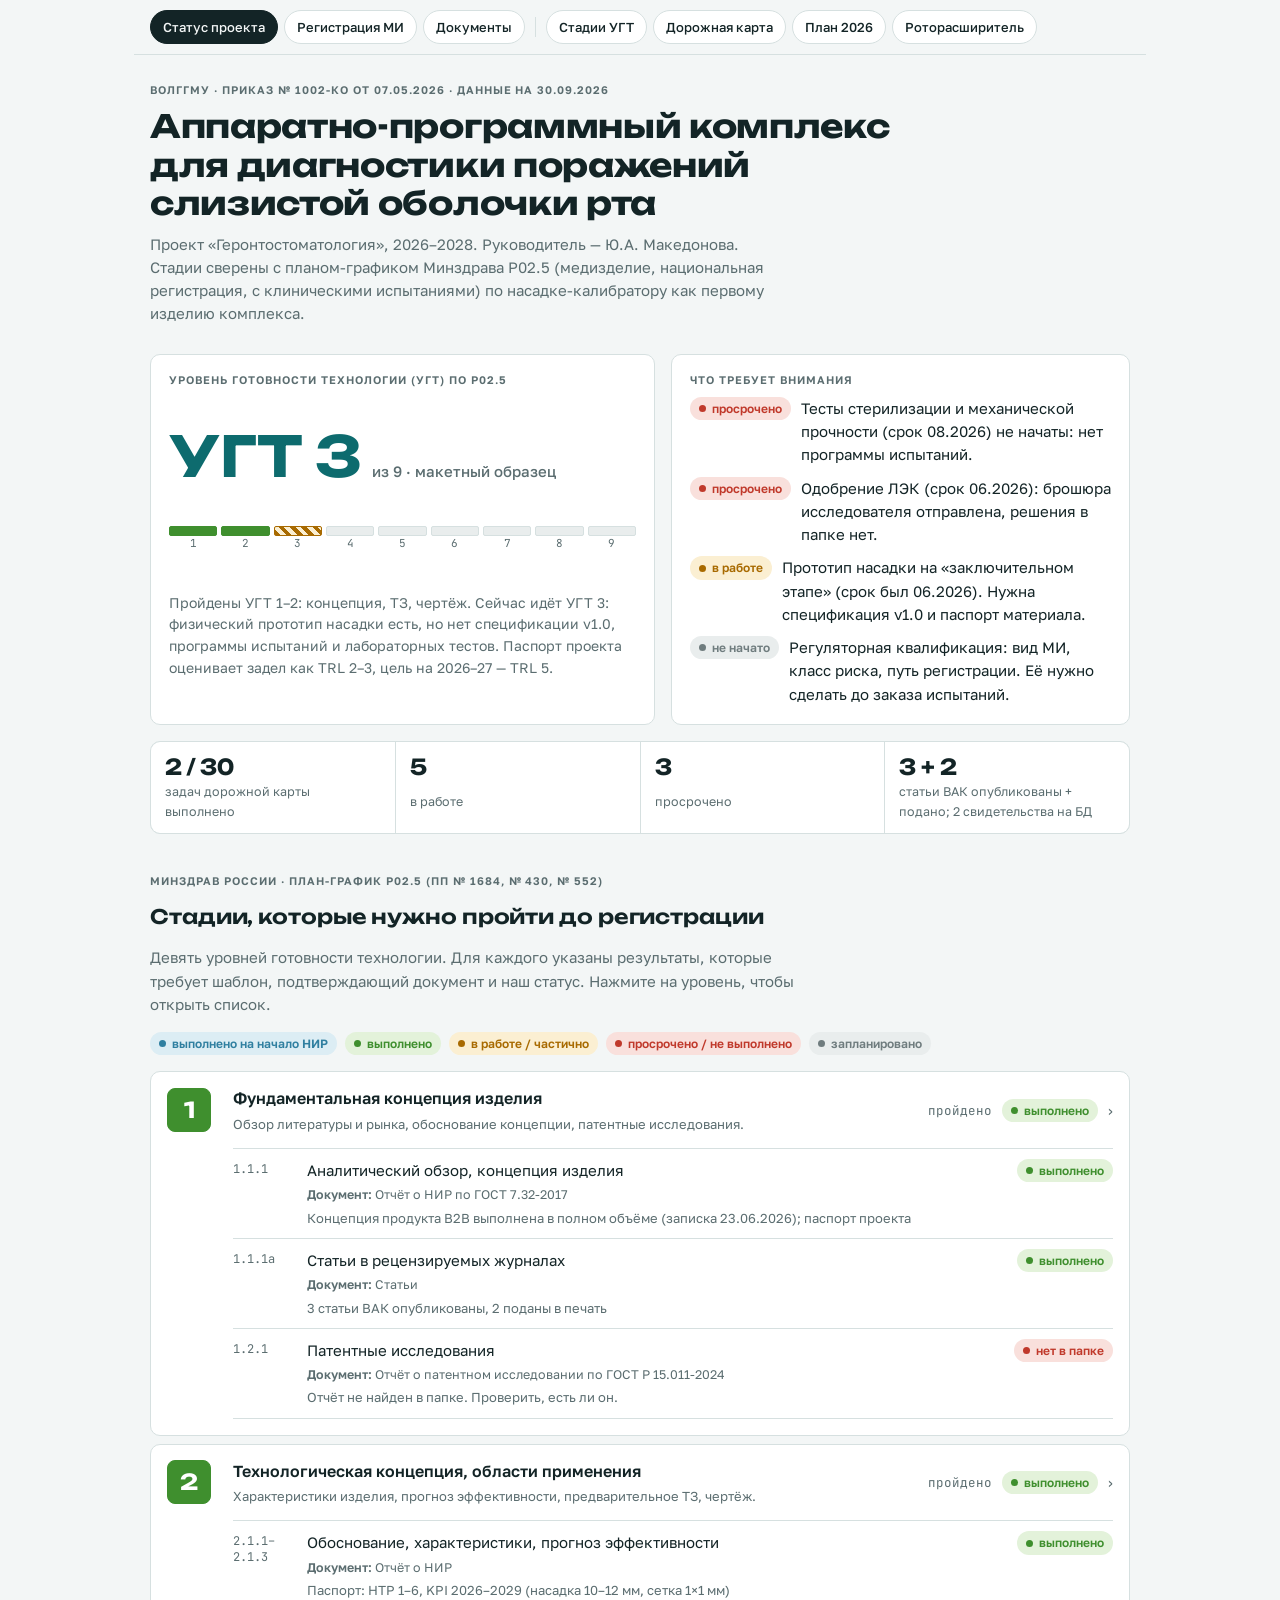
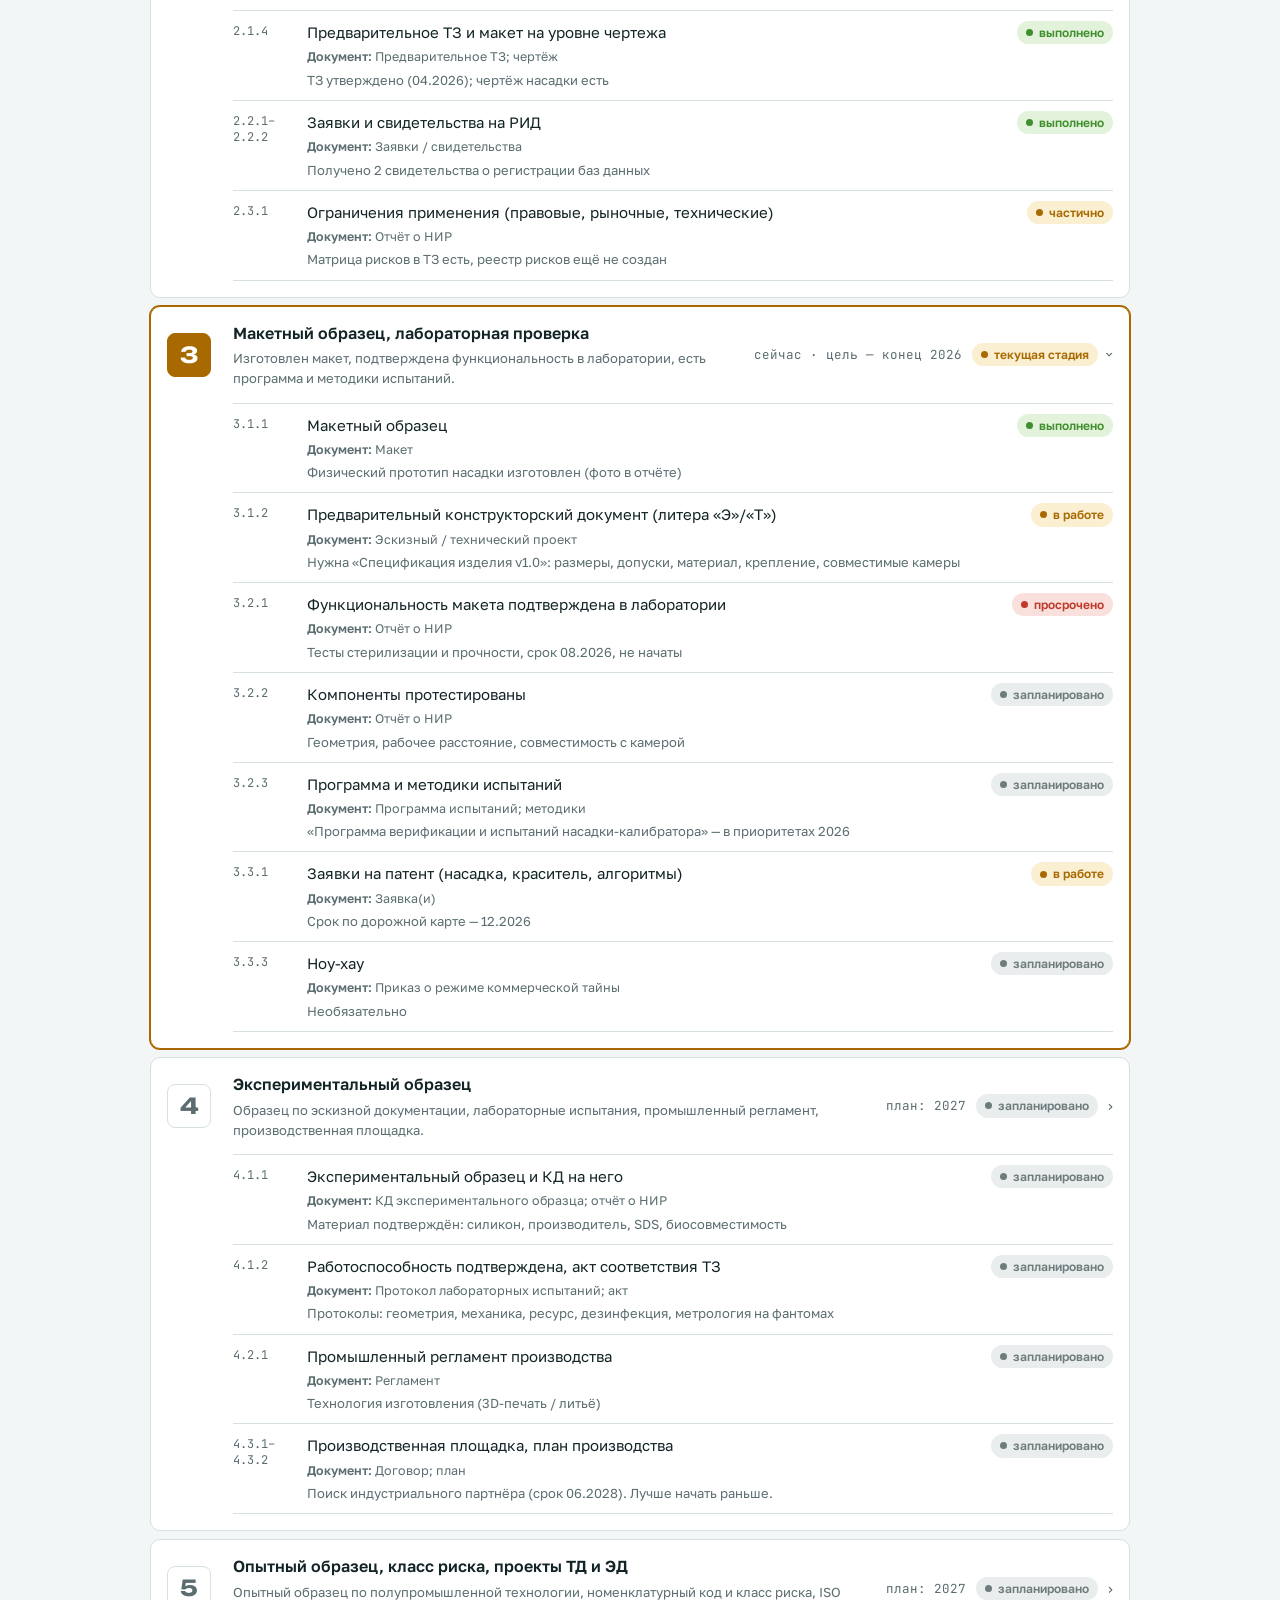
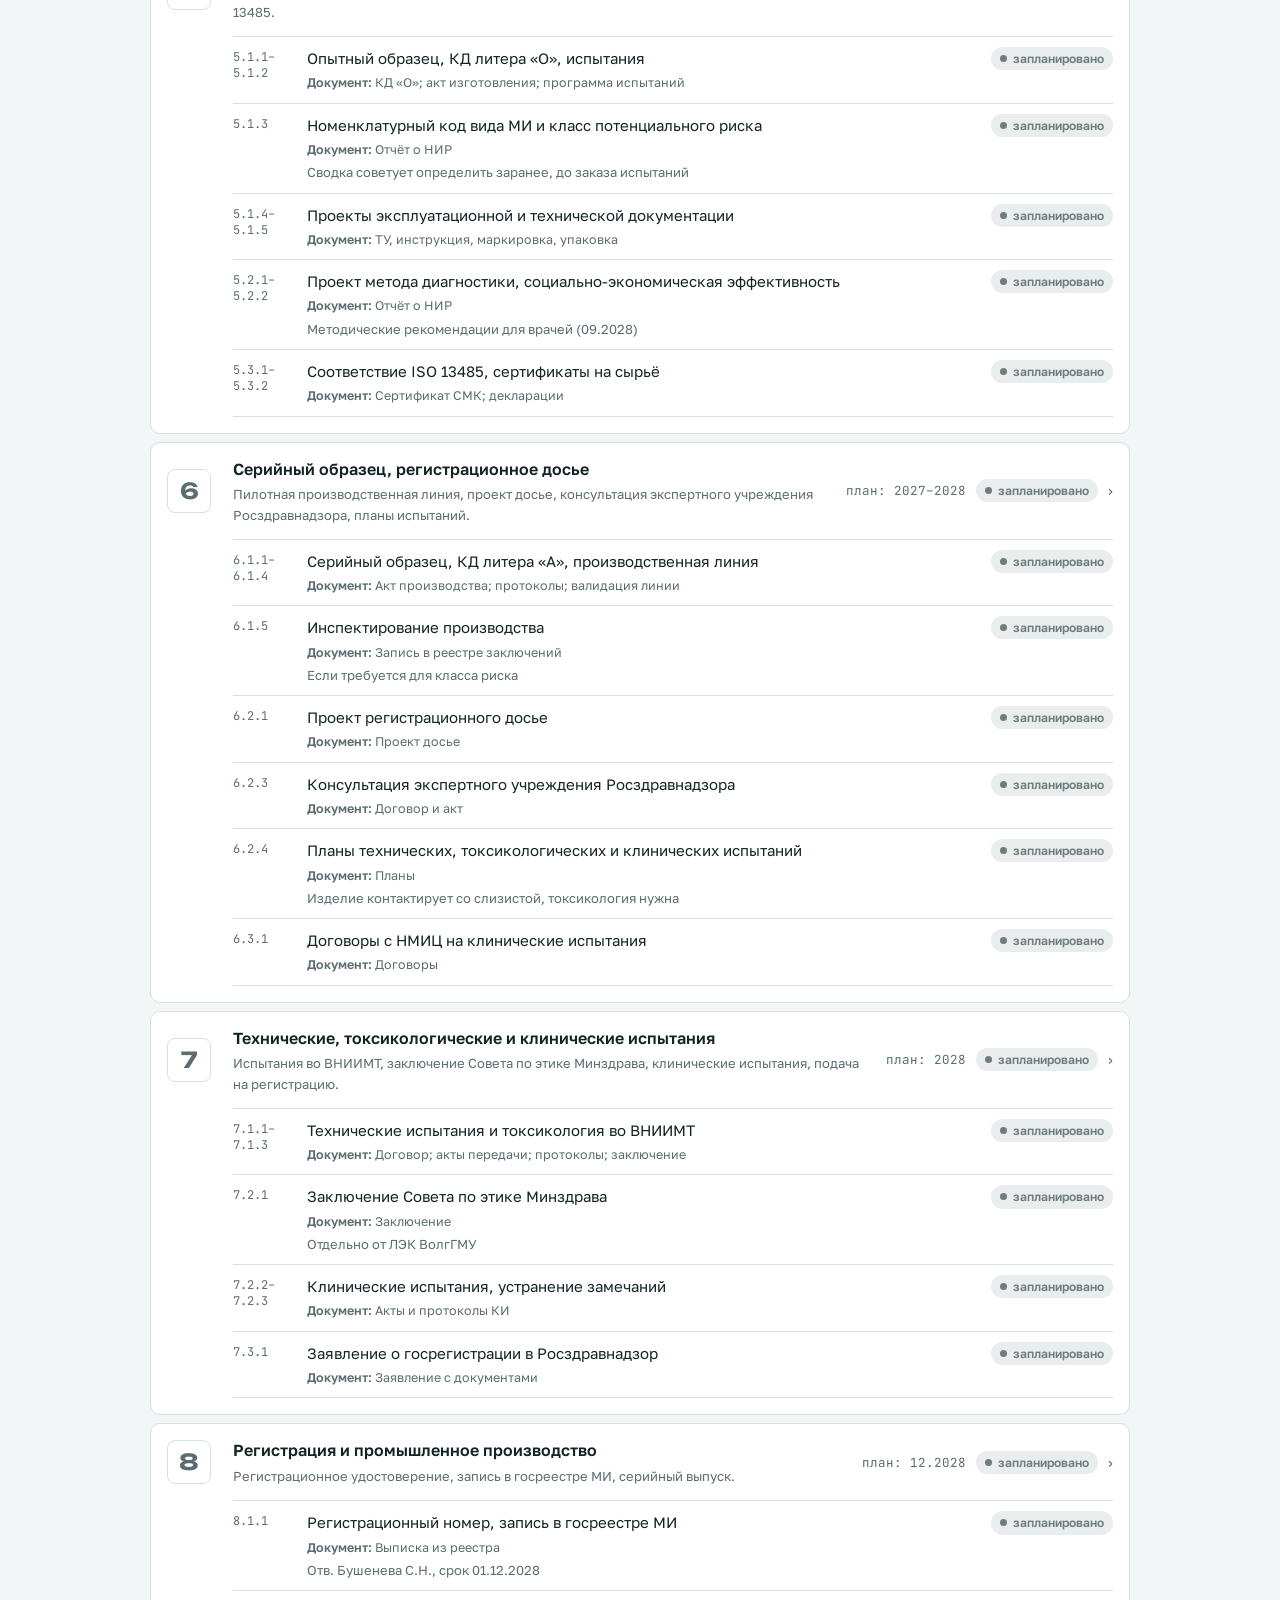
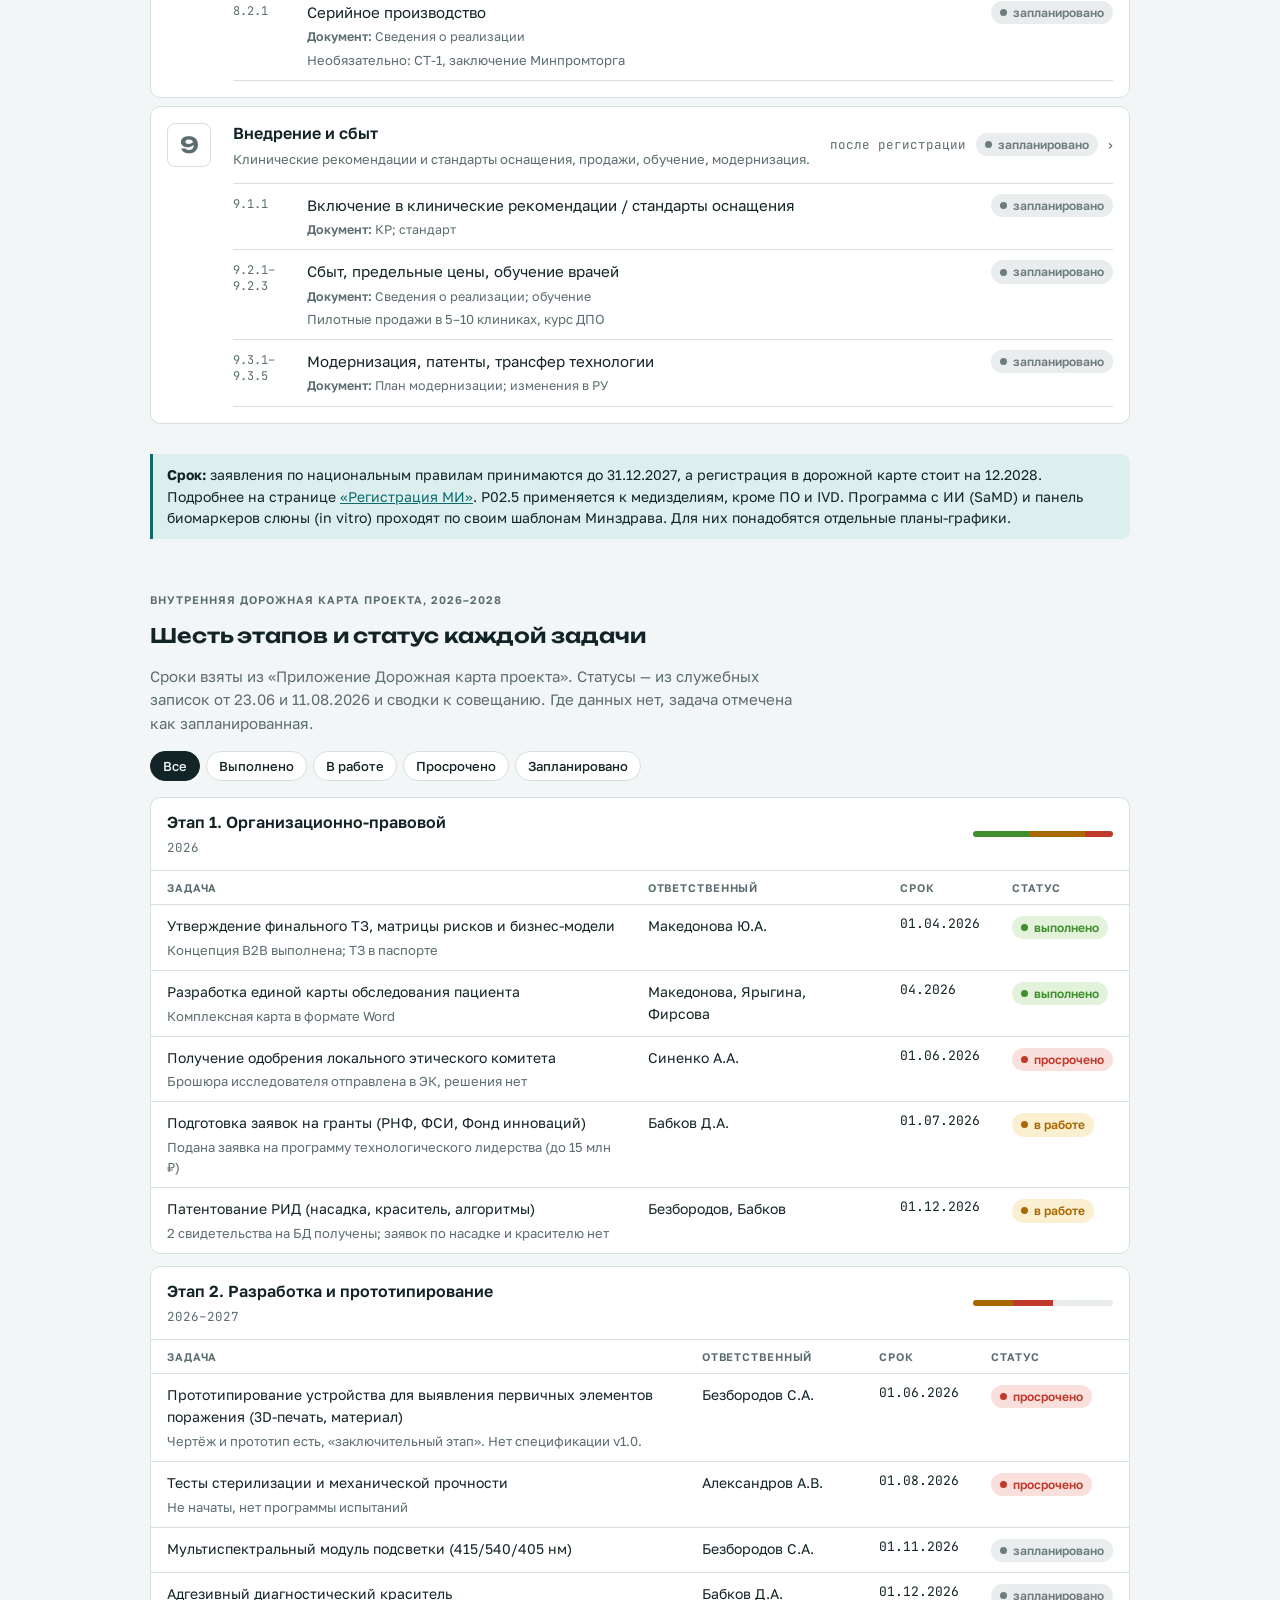
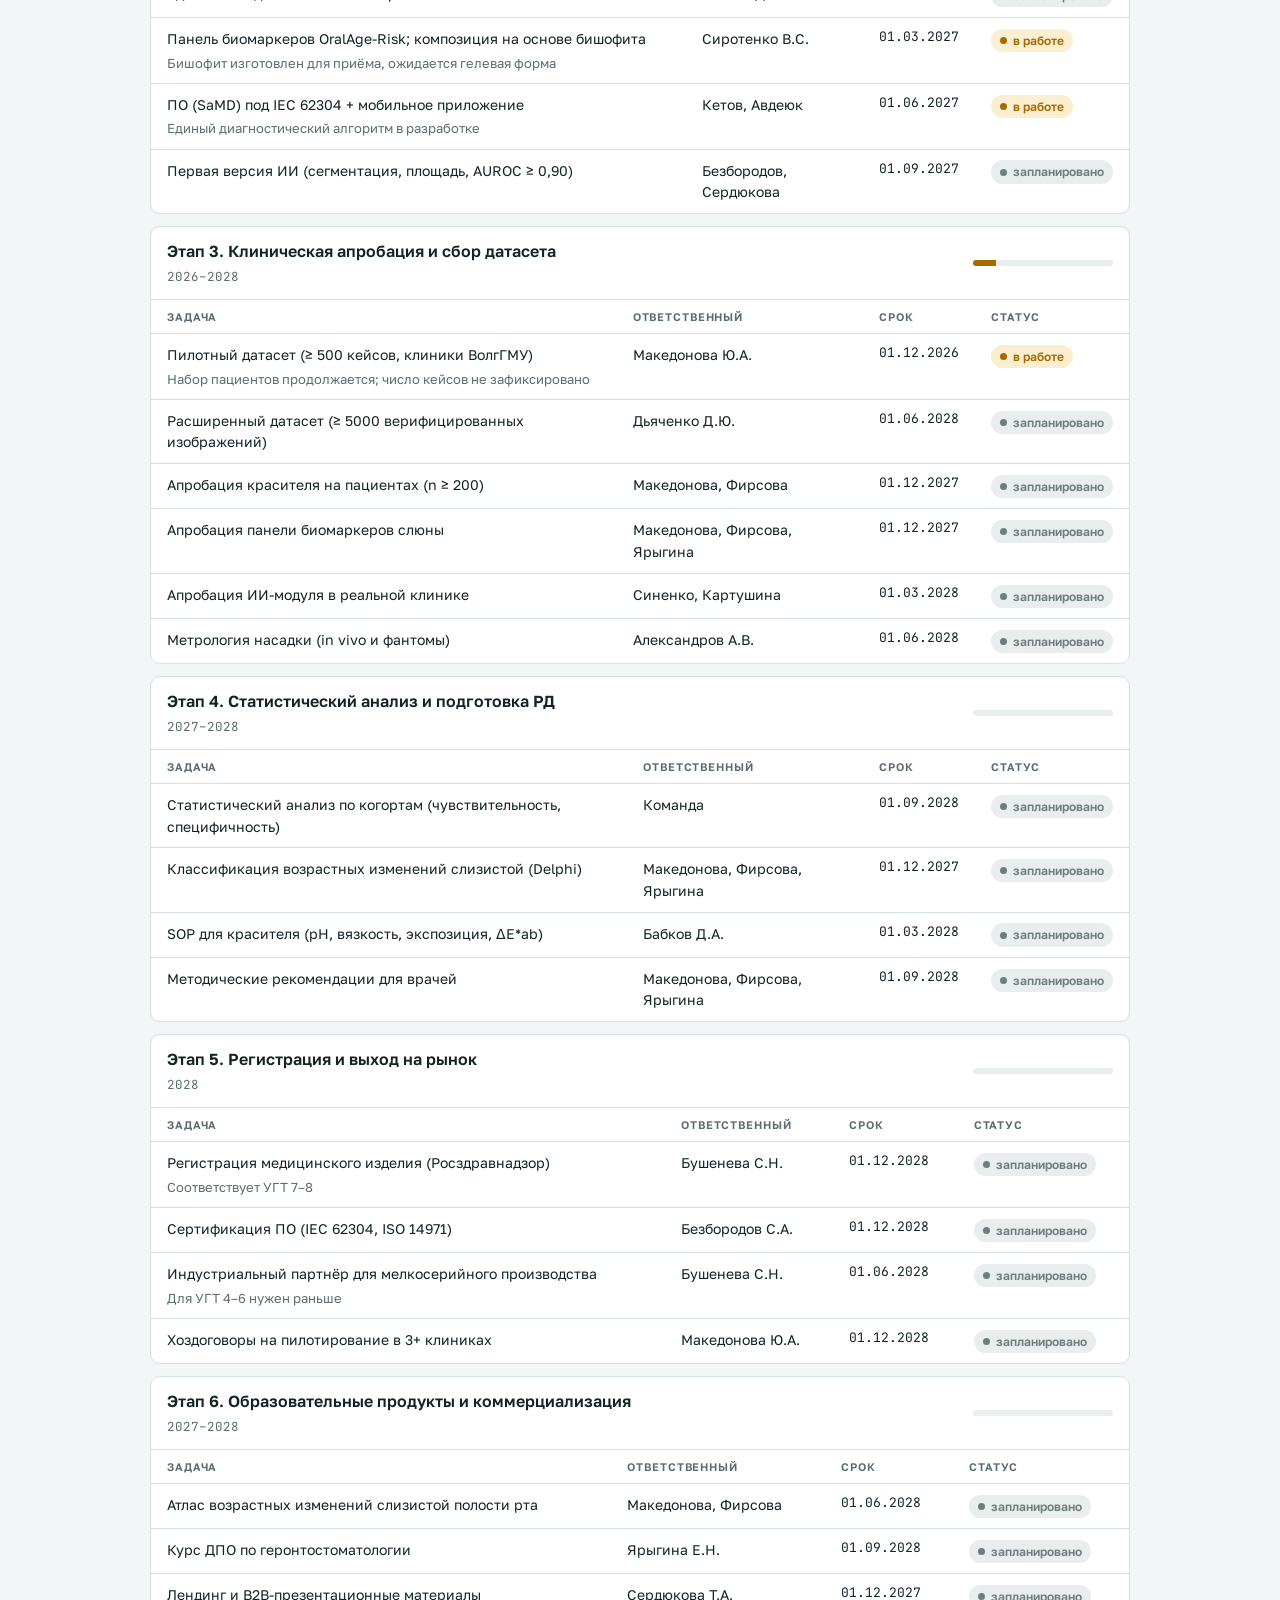
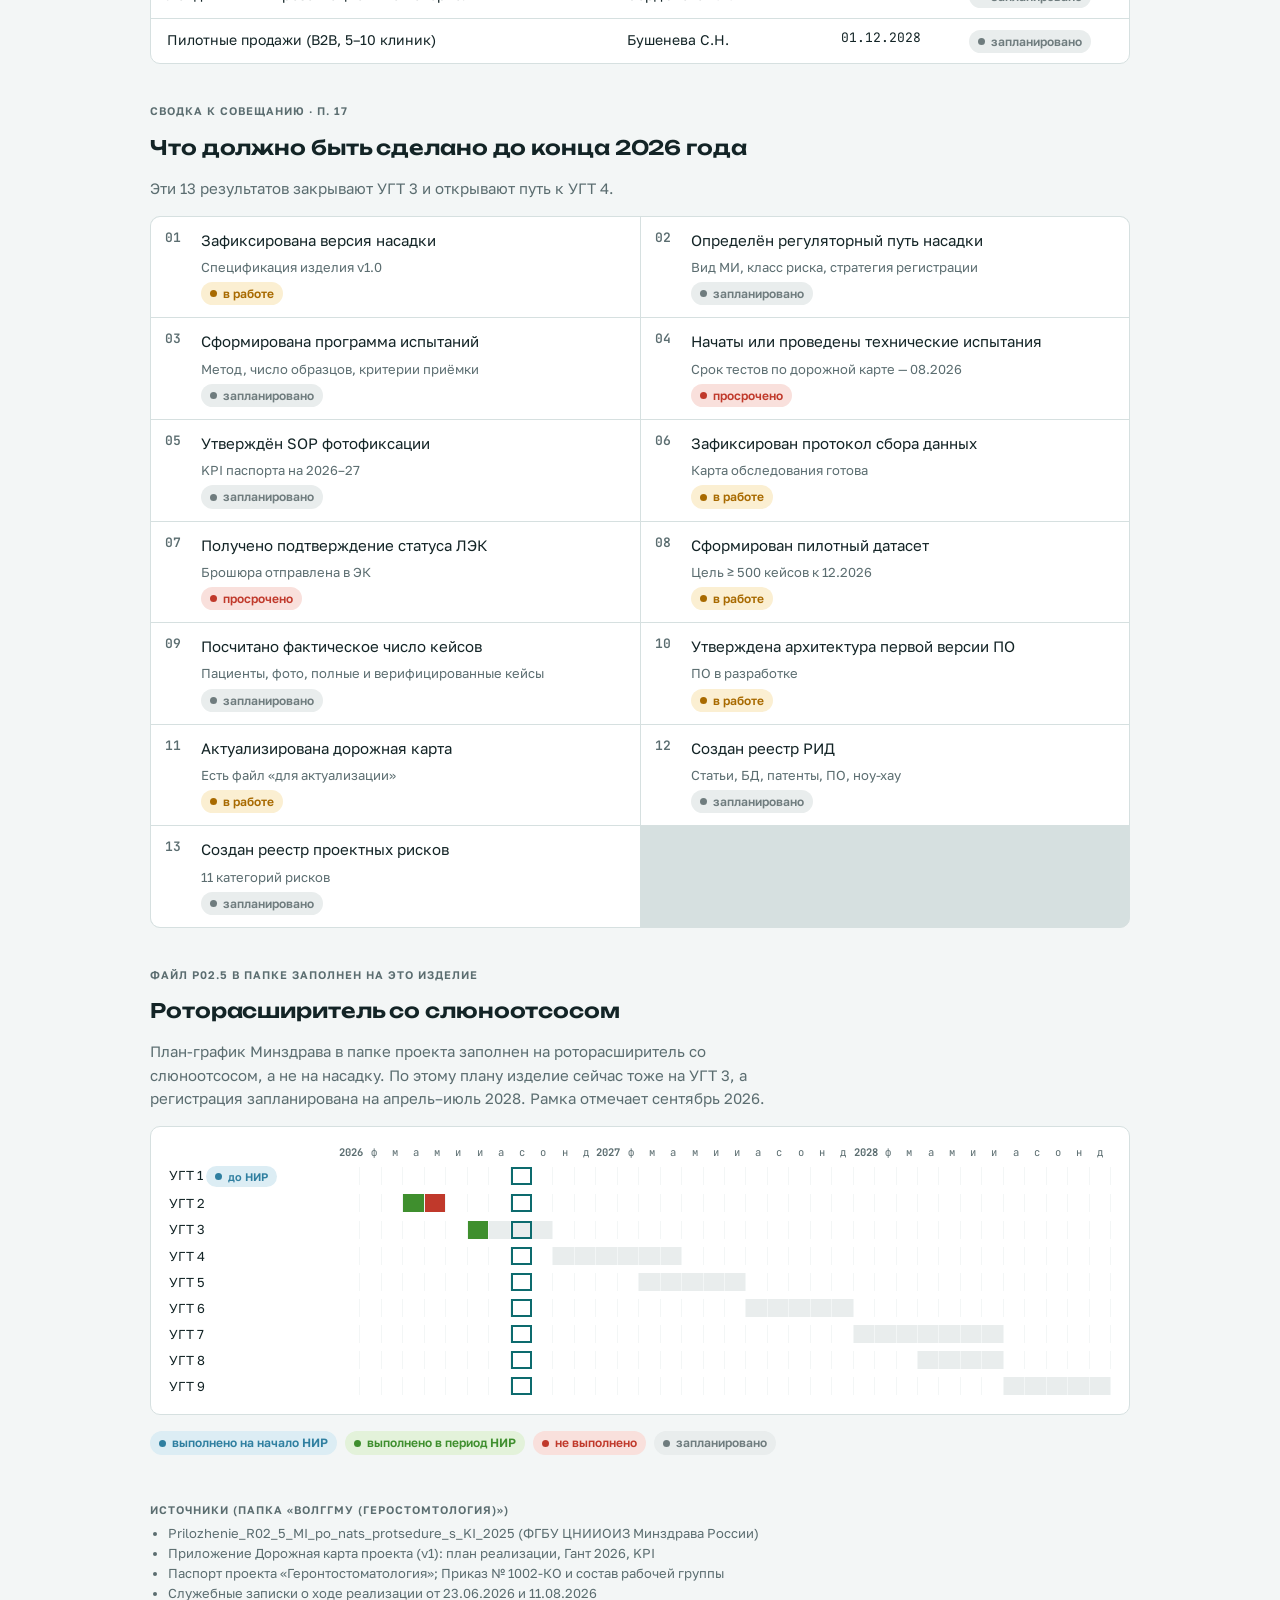
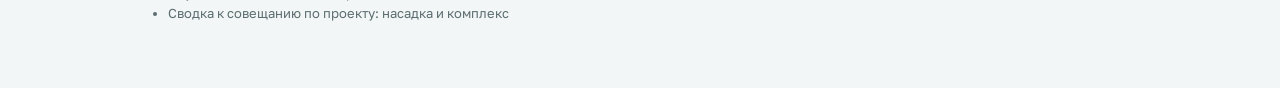
==== commit 064e235d: "Add files via upload" ====
--- a/index.html
+++ b/index.html
@@ -1,160 +1,24 @@
-<!doctype html><html><head><meta charset=utf8><meta name=viewport content="width=device-width,initial-scale=1,viewport-fit=cover"><style>:root{color-scheme:light;box-sizing:border-box;padding-top:env(safe-area-inset-top,0px);padding-bottom:env(safe-area-inset-bottom,0px)}html{scroll-padding-top:env(safe-area-inset-top,0px)}body{margin:0;padding:0;font:14px -apple-system,BlinkMacSystemFont,sans-serif;background:#faf9f5;color:#141413}img{max-width:100%}[hidden]:not([hidden=until-found i]){display:none!important}</style></head><body>
+<!doctype html>
+<html lang="ru">
+<head>
+<meta charset="utf-8">
+<meta name="viewport" content="width=device-width, initial-scale=1, viewport-fit=cover">
 <title>Геронтостоматология: статус проекта</title>
 <link rel="preconnect" href="https://fonts.googleapis.com">
 <link rel="stylesheet" href="https://fonts.googleapis.com/css2?family=Golos+Text:wght@400;500;600;700&family=Unbounded:wght@500;700&family=JetBrains+Mono:wght@400;600&display=swap">
-<style>
-/* Layout: одна колонка ~980px; сверху сводка, затем лестница УГТ Минздрава (главный объект), дорожная карта, приоритеты 2026 */
-:root{
-  --bg:#f3f6f6; --surface:#ffffff; --ink:#132426; --muted:#5b6d70; --line:#d6e0e0;
-  --accent:#0d6b6e; --accent-soft:#dcefee;
-  --done:#3f8f2e; --done-bg:#e3f2da;           /* зелёный Р02.5: выполнено в период НИР */
-  --pre:#2f7fa0; --pre-bg:#dcedf4;             /* голубой Р02.5: выполнено на начало НИР */
-  --work:#a86a00; --work-bg:#fbefd2;           /* жёлтый: в работе / продлено */
-  --late:#c0392b; --late-bg:#f9e0dc;           /* красный: не выполнено / просрочено */
-  --plan:#6f7c7e; --plan-bg:#e9eded;           /* серый: запланировано */
-  --f-display:"Unbounded", "Golos Text", system-ui, sans-serif;
-  --f-body:"Golos Text", system-ui, -apple-system, "Segoe UI", sans-serif;
-  --f-mono:"JetBrains Mono", ui-monospace, Menlo, monospace;
-}
-@media (prefers-color-scheme: dark){:root:not([data-theme="light"]){
-  --bg:#0e1718; --surface:#152123; --ink:#e3eeee; --muted:#93a6a8; --line:#29393b;
-  --accent:#5fc2c0; --accent-soft:#18393a;
-  --done:#7cc96a; --done-bg:#1d3419; --pre:#6fb8d6; --pre-bg:#16303b;
-  --work:#e7b04a; --work-bg:#382b12; --late:#f07f70; --late-bg:#3d1c18; --plan:#9aa8aa; --plan-bg:#212d2f;
-  color-scheme:dark}}
-:root[data-theme="dark"]{
-  --bg:#0e1718; --surface:#152123; --ink:#e3eeee; --muted:#93a6a8; --line:#29393b;
-  --accent:#5fc2c0; --accent-soft:#18393a;
-  --done:#7cc96a; --done-bg:#1d3419; --pre:#6fb8d6; --pre-bg:#16303b;
-  --work:#e7b04a; --work-bg:#382b12; --late:#f07f70; --late-bg:#3d1c18; --plan:#9aa8aa; --plan-bg:#212d2f;
-  color-scheme:dark}
-*{box-sizing:border-box}
-body{background:var(--bg);color:var(--ink);font:15px/1.55 var(--f-body);padding-inline:16px;padding-block:0 64px}
-.wrap{max-width:980px;margin:0 auto}
-h1,h2,h3{text-wrap:balance;margin:0}
-h1{font:700 clamp(22px,4vw,32px)/1.2 var(--f-display);letter-spacing:-.01em}
-h2{font:600 20px/1.3 var(--f-display);letter-spacing:-.005em}
-h3{font-size:16px;font-weight:600}
-.eyebrow{font:600 11px/1.3 var(--f-body);letter-spacing:.09em;text-transform:uppercase;color:var(--muted)}
-.mono{font-family:var(--f-mono);font-variant-numeric:tabular-nums}
-a{color:var(--accent)}
-nav.top{position:sticky;top:env(safe-area-inset-top,0px);z-index:5;background:var(--bg);border-bottom:1px solid var(--line);margin-inline:-16px;padding:10px 16px;display:flex;gap:6px;overflow-x:auto}
-nav.top a{flex:none;text-decoration:none;color:var(--ink);font-size:13px;font-weight:500;padding:6px 12px;border-radius:999px;border:1px solid var(--line);background:var(--surface)}
-nav.top a:hover,nav.top a:focus-visible{border-color:var(--accent);outline:none}
-header.hero{padding-block:28px 8px;display:grid;gap:10px}
-header.hero p{margin:0;color:var(--muted);max-width:70ch}
-section{margin-top:40px;display:grid;gap:16px}
-.lead{color:var(--muted);margin:0;max-width:72ch}
-
-/* Сводка */
-.summary{display:grid;grid-template-columns:minmax(0,1.1fr) minmax(0,1fr);gap:16px;margin-top:20px}
-@media (max-width:760px){.summary{grid-template-columns:1fr}}
-.panel{background:var(--surface);border:1px solid var(--line);border-radius:10px;padding:18px}
-.gauge{display:grid;gap:14px}
-.gauge .big{display:flex;align-items:baseline;gap:10px;flex-wrap:wrap}
-.gauge .big b{font:700 56px/1 var(--f-display);color:var(--accent)}
-.gauge .big span{font-weight:500;color:var(--muted)}
-.steps{display:grid;grid-template-columns:repeat(9,1fr);gap:4px}
-.steps i{height:10px;border-radius:2px;background:var(--plan-bg);border:1px solid var(--line)}
-.steps i.d{background:var(--done);border-color:var(--done)}
-.steps i.c{background:repeating-linear-gradient(45deg,var(--work) 0 4px,var(--work-bg) 4px 8px);border-color:var(--work)}
-.steps-lbl{display:grid;grid-template-columns:repeat(9,1fr);gap:4px;font:11px var(--f-mono);color:var(--muted);text-align:center}
-.facts{display:grid;gap:10px;margin:0;padding:0;list-style:none}
-.facts li{display:grid;grid-template-columns:auto minmax(0,1fr);gap:10px;align-items:start}
-.kpis{display:grid;grid-template-columns:repeat(4,minmax(0,1fr));gap:1px;background:var(--line);border:1px solid var(--line);border-radius:10px;overflow:hidden}
-@media (max-width:620px){.kpis{grid-template-columns:repeat(2,minmax(0,1fr))}}
-.kpis div{background:var(--surface);padding:12px 14px;display:grid;gap:2px}
-.kpis b{font:700 22px/1.2 var(--f-display);font-variant-numeric:tabular-nums}
-.kpis span{font-size:12.5px;color:var(--muted)}
-
-/* Статусы */
-.pill{display:inline-flex;align-items:center;gap:6px;white-space:nowrap;font-size:12px;font-weight:600;padding:2px 9px;border-radius:999px;line-height:1.6}
-.pill::before{content:"";width:7px;height:7px;border-radius:50%;background:currentColor}
-.s-done{color:var(--done);background:var(--done-bg)}
-.s-pre{color:var(--pre);background:var(--pre-bg)}
-.s-work{color:var(--work);background:var(--work-bg)}
-.s-late{color:var(--late);background:var(--late-bg)}
-.s-plan{color:var(--plan);background:var(--plan-bg)}
-.legend{display:flex;flex-wrap:wrap;gap:8px}
-
-/* Лестница УГТ */
-.ladder{display:grid;gap:8px}
-.lvl{background:var(--surface);border:1px solid var(--line);border-radius:10px;overflow:hidden}
-.lvl.cur{border-color:var(--work);box-shadow:0 0 0 1px var(--work)}
-.lvl>button{all:unset;cursor:pointer;display:grid;grid-template-columns:52px minmax(0,1fr) auto;gap:14px;align-items:center;padding:14px 16px;width:100%;box-sizing:border-box}
-.lvl>button:focus-visible{outline:2px solid var(--accent);outline-offset:-2px}
-.num{font:700 22px/1 var(--f-display);width:44px;height:44px;border-radius:8px;display:grid;place-items:center;border:1px solid var(--line);color:var(--muted)}
-.lvl.done .num{background:var(--done);color:#fff;border-color:var(--done)}
-.lvl.cur .num{background:var(--work);color:#fff;border-color:var(--work)}
-.ttl{display:grid;gap:3px;min-width:0}
-.ttl small{color:var(--muted);font-size:13px}
-.right{display:flex;align-items:center;gap:10px}
-.chev{transition:transform .2s;color:var(--muted)}
-.lvl[data-open="1"] .chev{transform:rotate(90deg)}
-@media (max-width:560px){.lvl>button{grid-template-columns:44px minmax(0,1fr)}.right{grid-column:2}.num{width:40px;height:40px;font-size:19px}}
-.body{padding:0 16px 16px 82px;display:grid;gap:12px}
-@media (max-width:560px){.body{padding-left:16px}}
-.body p{margin:0;max-width:74ch}
-.req{list-style:none;margin:0;padding:0;display:grid;gap:0;border-top:1px solid var(--line)}
-.req li{display:grid;grid-template-columns:62px minmax(0,1fr) auto;gap:12px;padding:10px 0;border-bottom:1px solid var(--line);align-items:start}
-@media (max-width:560px){.req li{grid-template-columns:54px minmax(0,1fr)}.req li .pill{grid-column:2;justify-self:start}}
-.req code{font:12px var(--f-mono);color:var(--muted);padding-top:2px}
-.req .t{display:grid;gap:3px;min-width:0}
-.req .t small{color:var(--muted);font-size:13px}
-.req .t .doc{font-size:12.5px;color:var(--muted)}
-.req .t .doc::before{content:"Документ: ";font-weight:600}
-.when{font:12.5px var(--f-mono);color:var(--muted)}
-.note{border-left:3px solid var(--accent);background:var(--accent-soft);padding:10px 14px;border-radius:0 8px 8px 0;font-size:14px;max-width:none}
-
-/* Дорожная карта */
-.filters{display:flex;gap:6px;flex-wrap:wrap}
-.filters button{font:500 13px var(--f-body);padding:6px 12px;border-radius:999px;border:1px solid var(--line);background:var(--surface);color:var(--ink);cursor:pointer}
-.filters button[aria-pressed="true"]{background:var(--ink);color:var(--bg);border-color:var(--ink)}
-.stage{background:var(--surface);border:1px solid var(--line);border-radius:10px;overflow:hidden}
-.stage-h{display:flex;justify-content:space-between;align-items:center;gap:12px;flex-wrap:wrap;padding:12px 16px;border-bottom:1px solid var(--line)}
-.bar{height:6px;width:140px;background:var(--plan-bg);border-radius:3px;overflow:hidden;display:flex}
-.bar span{display:block;height:100%}
-.tscroll{overflow-x:auto}
-table{width:100%;border-collapse:collapse;font-size:14px}
-th,td{text-align:left;padding:10px 16px;border-bottom:1px solid var(--line);vertical-align:top}
-tr:last-child td{border-bottom:0}
-th{font:600 11px var(--f-body);letter-spacing:.08em;text-transform:uppercase;color:var(--muted)}
-td.d{white-space:nowrap;font:13px var(--f-mono);font-variant-numeric:tabular-nums}
-td small{display:block;color:var(--muted);font-size:13px;margin-top:3px}
-@media (max-width:640px){
-  table,tbody,tr,td{display:block;width:100%}
-  thead{display:none}
-  tr{padding:10px 16px;border-bottom:1px solid var(--line);display:grid;gap:4px}
-  tr:last-child{border-bottom:0}
-  td{padding:0;border:0}
-}
-
-/* Приоритеты */
-.prio{list-style:none;margin:0;padding:0;display:grid;grid-template-columns:repeat(2,minmax(0,1fr));gap:1px;background:var(--line);border:1px solid var(--line);border-radius:10px;overflow:hidden}
-@media (max-width:680px){.prio{grid-template-columns:1fr}}
-.prio li{background:var(--surface);padding:12px 14px;display:grid;grid-template-columns:28px minmax(0,1fr);gap:8px}
-.prio li b{font:600 13px var(--f-mono);color:var(--muted)}
-.prio .t{display:grid;gap:5px;justify-items:start}
-.prio .t small{color:var(--muted);font-size:13px}
-
-/* Роторасширитель — мини-гант */
-.gantt{display:grid;gap:6px;min-width:640px}
-.g-row{display:grid;grid-template-columns:170px repeat(36,1fr);align-items:center;gap:0}
-.g-row .l{font-size:13px;padding-right:10px}
-.g-row i{height:18px;border-right:1px solid var(--bg)}
-.g-head span{font:10.5px var(--f-mono);color:var(--muted)}
-.g-now{outline:2px solid var(--accent);outline-offset:-2px}
-footer{margin-top:48px;color:var(--muted);font-size:13px;display:grid;gap:6px}
-footer ul{margin:0;padding-left:18px}
-@media (prefers-reduced-motion:reduce){*{transition:none!important}}
-</style>
-
+<link rel="stylesheet" href="assets/site.css">
+
+</head>
+<body>
 <div class="wrap">
-<nav class="top" aria-label="Разделы">
-  <a href="#now">Где мы сейчас</a>
-  <a href="#ugt">Стадии Минздрава (УГТ)</a>
+<nav class="top" aria-label="Разделы сайта">
+  <a href="index.html" aria-current="page">Статус проекта</a>
+  <a href="registration.html">Регистрация МИ</a>
+  <a href="documents.html">Документы</a>
+  <span class="sep" aria-hidden="true"></span>
+  <a href="#ugt">Стадии УГТ</a>
   <a href="#road">Дорожная карта</a>
-  <a href="#y2026">План до конца 2026</a>
+  <a href="#y2026">План 2026</a>
   <a href="#rotor">Роторасширитель</a>
 </nav>
 
@@ -204,7 +68,7 @@
     <span class="pill s-plan">запланировано</span>
   </div>
   <div class="ladder" id="ladder"></div>
-  <p class="note">Р02.5 применяется к медизделиям, кроме ПО и IVD. Программа с ИИ (SaMD) и панель биомаркеров слюны (in vitro) проходят по своим шаблонам Минздрава. Для них понадобятся отдельные планы-графики.</p>
+  <p class="note"><b>Срок:</b> заявления по национальным правилам принимаются до 31.12.2027, а регистрация в дорожной карте стоит на 12.2028. Подробнее на странице <a href="registration.html">«Регистрация МИ»</a>. Р02.5 применяется к медизделиям, кроме ПО и IVD. Программа с ИИ (SaMD) и панель биомаркеров слюны (in vitro) проходят по своим шаблонам Минздрава. Для них понадобятся отдельные планы-графики.</p>
 </section>
 
 <section id="road">
@@ -443,4 +307,5 @@
 renderLadder(); renderRoad();
 </script>
 
-</body></html>+</body>
+</html>
--- a/assets/site.css
+++ b/assets/site.css
@@ -0,0 +1,150 @@
+
+/* Layout: одна колонка ~980px; сверху сводка, затем лестница УГТ Минздрава (главный объект), дорожная карта, приоритеты 2026 */
+:root{
+  --bg:#f3f6f6; --surface:#ffffff; --ink:#132426; --muted:#5b6d70; --line:#d6e0e0;
+  --accent:#0d6b6e; --accent-soft:#dcefee;
+  --done:#3f8f2e; --done-bg:#e3f2da;           /* зелёный Р02.5: выполнено в период НИР */
+  --pre:#2f7fa0; --pre-bg:#dcedf4;             /* голубой Р02.5: выполнено на начало НИР */
+  --work:#a86a00; --work-bg:#fbefd2;           /* жёлтый: в работе / продлено */
+  --late:#c0392b; --late-bg:#f9e0dc;           /* красный: не выполнено / просрочено */
+  --plan:#6f7c7e; --plan-bg:#e9eded;           /* серый: запланировано */
+  --f-display:"Unbounded", "Golos Text", system-ui, sans-serif;
+  --f-body:"Golos Text", system-ui, -apple-system, "Segoe UI", sans-serif;
+  --f-mono:"JetBrains Mono", ui-monospace, Menlo, monospace;
+}
+@media (prefers-color-scheme: dark){:root:not([data-theme="light"]){
+  --bg:#0e1718; --surface:#152123; --ink:#e3eeee; --muted:#93a6a8; --line:#29393b;
+  --accent:#5fc2c0; --accent-soft:#18393a;
+  --done:#7cc96a; --done-bg:#1d3419; --pre:#6fb8d6; --pre-bg:#16303b;
+  --work:#e7b04a; --work-bg:#382b12; --late:#f07f70; --late-bg:#3d1c18; --plan:#9aa8aa; --plan-bg:#212d2f;
+  color-scheme:dark}}
+:root[data-theme="dark"]{
+  --bg:#0e1718; --surface:#152123; --ink:#e3eeee; --muted:#93a6a8; --line:#29393b;
+  --accent:#5fc2c0; --accent-soft:#18393a;
+  --done:#7cc96a; --done-bg:#1d3419; --pre:#6fb8d6; --pre-bg:#16303b;
+  --work:#e7b04a; --work-bg:#382b12; --late:#f07f70; --late-bg:#3d1c18; --plan:#9aa8aa; --plan-bg:#212d2f;
+  color-scheme:dark}
+*{box-sizing:border-box}
+body{margin:0}
+body{background:var(--bg);color:var(--ink);font:15px/1.55 var(--f-body);padding-inline:16px;padding-block:0 64px}
+.wrap{max-width:980px;margin:0 auto}
+h1,h2,h3{text-wrap:balance;margin:0}
+h1{font:700 clamp(22px,4vw,32px)/1.2 var(--f-display);letter-spacing:-.01em}
+h2{font:600 20px/1.3 var(--f-display);letter-spacing:-.005em}
+h3{font-size:16px;font-weight:600}
+.eyebrow{font:600 11px/1.3 var(--f-body);letter-spacing:.09em;text-transform:uppercase;color:var(--muted)}
+.mono{font-family:var(--f-mono);font-variant-numeric:tabular-nums}
+a{color:var(--accent)}
+nav.top{align-items:center;position:sticky;top:env(safe-area-inset-top,0px);z-index:5;background:var(--bg);border-bottom:1px solid var(--line);margin-inline:-16px;padding:10px 16px;display:flex;gap:6px;overflow-x:auto}
+nav.top a{flex:none;text-decoration:none;color:var(--ink);font-size:13px;font-weight:500;padding:6px 12px;border-radius:999px;border:1px solid var(--line);background:var(--surface)}
+nav.top a:hover,nav.top a:focus-visible{border-color:var(--accent);outline:none}
+header.hero{padding-block:28px 8px;display:grid;gap:10px}
+header.hero p{margin:0;color:var(--muted);max-width:70ch}
+section{margin-top:40px;display:grid;gap:16px}
+.lead{color:var(--muted);margin:0;max-width:72ch}
+
+/* Сводка */
+.summary{display:grid;grid-template-columns:minmax(0,1.1fr) minmax(0,1fr);gap:16px;margin-top:20px}
+@media (max-width:760px){.summary{grid-template-columns:1fr}}
+.panel{background:var(--surface);border:1px solid var(--line);border-radius:10px;padding:18px}
+.gauge{display:grid;gap:14px}
+.gauge .big{display:flex;align-items:baseline;gap:10px;flex-wrap:wrap}
+.gauge .big b{font:700 56px/1 var(--f-display);color:var(--accent)}
+.gauge .big span{font-weight:500;color:var(--muted)}
+.steps{display:grid;grid-template-columns:repeat(9,1fr);gap:4px}
+.steps i{height:10px;border-radius:2px;background:var(--plan-bg);border:1px solid var(--line)}
+.steps i.d{background:var(--done);border-color:var(--done)}
+.steps i.c{background:repeating-linear-gradient(45deg,var(--work) 0 4px,var(--work-bg) 4px 8px);border-color:var(--work)}
+.steps-lbl{display:grid;grid-template-columns:repeat(9,1fr);gap:4px;font:11px var(--f-mono);color:var(--muted);text-align:center}
+.facts{display:grid;gap:10px;margin:0;padding:0;list-style:none}
+.facts li{display:grid;grid-template-columns:auto minmax(0,1fr);gap:10px;align-items:start}
+.kpis{display:grid;grid-template-columns:repeat(4,minmax(0,1fr));gap:1px;background:var(--line);border:1px solid var(--line);border-radius:10px;overflow:hidden}
+@media (max-width:620px){.kpis{grid-template-columns:repeat(2,minmax(0,1fr))}}
+.kpis div{background:var(--surface);padding:12px 14px;display:grid;gap:2px}
+.kpis b{font:700 22px/1.2 var(--f-display);font-variant-numeric:tabular-nums}
+.kpis span{font-size:12.5px;color:var(--muted)}
+
+/* Статусы */
+.pill{display:inline-flex;align-items:center;gap:6px;white-space:nowrap;font-size:12px;font-weight:600;padding:2px 9px;border-radius:999px;line-height:1.6}
+.pill::before{content:"";width:7px;height:7px;border-radius:50%;background:currentColor}
+.s-done{color:var(--done);background:var(--done-bg)}
+.s-pre{color:var(--pre);background:var(--pre-bg)}
+.s-work{color:var(--work);background:var(--work-bg)}
+.s-late{color:var(--late);background:var(--late-bg)}
+.s-plan{color:var(--plan);background:var(--plan-bg)}
+.legend{display:flex;flex-wrap:wrap;gap:8px}
+
+/* Лестница УГТ */
+.ladder{display:grid;gap:8px}
+.lvl{background:var(--surface);border:1px solid var(--line);border-radius:10px;overflow:hidden}
+.lvl.cur{border-color:var(--work);box-shadow:0 0 0 1px var(--work)}
+.lvl>button{all:unset;cursor:pointer;display:grid;grid-template-columns:52px minmax(0,1fr) auto;gap:14px;align-items:center;padding:14px 16px;width:100%;box-sizing:border-box}
+.lvl>button:focus-visible{outline:2px solid var(--accent);outline-offset:-2px}
+.num{font:700 22px/1 var(--f-display);width:44px;height:44px;border-radius:8px;display:grid;place-items:center;border:1px solid var(--line);color:var(--muted)}
+.lvl.done .num{background:var(--done);color:#fff;border-color:var(--done)}
+.lvl.cur .num{background:var(--work);color:#fff;border-color:var(--work)}
+.ttl{display:grid;gap:3px;min-width:0}
+.ttl small{color:var(--muted);font-size:13px}
+.right{display:flex;align-items:center;gap:10px}
+.chev{transition:transform .2s;color:var(--muted)}
+.lvl[data-open="1"] .chev{transform:rotate(90deg)}
+@media (max-width:560px){.lvl>button{grid-template-columns:44px minmax(0,1fr)}.right{grid-column:2}.num{width:40px;height:40px;font-size:19px}}
+.body{padding:0 16px 16px 82px;display:grid;gap:12px}
+@media (max-width:560px){.body{padding-left:16px}}
+.body p{margin:0;max-width:74ch}
+.req{list-style:none;margin:0;padding:0;display:grid;gap:0;border-top:1px solid var(--line)}
+.req li{display:grid;grid-template-columns:62px minmax(0,1fr) auto;gap:12px;padding:10px 0;border-bottom:1px solid var(--line);align-items:start}
+@media (max-width:560px){.req li{grid-template-columns:54px minmax(0,1fr)}.req li .pill{grid-column:2;justify-self:start}}
+.req code{font:12px var(--f-mono);color:var(--muted);padding-top:2px}
+.req .t{display:grid;gap:3px;min-width:0}
+.req .t small{color:var(--muted);font-size:13px}
+.req .t .doc{font-size:12.5px;color:var(--muted)}
+.req .t .doc::before{content:"Документ: ";font-weight:600}
+.when{font:12.5px var(--f-mono);color:var(--muted)}
+.note{border-left:3px solid var(--accent);background:var(--accent-soft);padding:10px 14px;border-radius:0 8px 8px 0;font-size:14px;max-width:none}
+
+/* Дорожная карта */
+.filters{display:flex;gap:6px;flex-wrap:wrap}
+.filters button{font:500 13px var(--f-body);padding:6px 12px;border-radius:999px;border:1px solid var(--line);background:var(--surface);color:var(--ink);cursor:pointer}
+.filters button[aria-pressed="true"]{background:var(--ink);color:var(--bg);border-color:var(--ink)}
+.stage{background:var(--surface);border:1px solid var(--line);border-radius:10px;overflow:hidden}
+.stage-h{display:flex;justify-content:space-between;align-items:center;gap:12px;flex-wrap:wrap;padding:12px 16px;border-bottom:1px solid var(--line)}
+.bar{height:6px;width:140px;background:var(--plan-bg);border-radius:3px;overflow:hidden;display:flex}
+.bar span{display:block;height:100%}
+.tscroll{overflow-x:auto}
+table{width:100%;border-collapse:collapse;font-size:14px}
+th,td{text-align:left;padding:10px 16px;border-bottom:1px solid var(--line);vertical-align:top}
+tr:last-child td{border-bottom:0}
+th{font:600 11px var(--f-body);letter-spacing:.08em;text-transform:uppercase;color:var(--muted)}
+td.d{white-space:nowrap;font:13px var(--f-mono);font-variant-numeric:tabular-nums}
+td small{display:block;color:var(--muted);font-size:13px;margin-top:3px}
+@media (max-width:640px){
+  table,tbody,tr,td{display:block;width:100%}
+  thead{display:none}
+  tr{padding:10px 16px;border-bottom:1px solid var(--line);display:grid;gap:4px}
+  tr:last-child{border-bottom:0}
+  td{padding:0;border:0}
+}
+
+/* Приоритеты */
+.prio{list-style:none;margin:0;padding:0;display:grid;grid-template-columns:repeat(2,minmax(0,1fr));gap:1px;background:var(--line);border:1px solid var(--line);border-radius:10px;overflow:hidden}
+@media (max-width:680px){.prio{grid-template-columns:1fr}}
+.prio li{background:var(--surface);padding:12px 14px;display:grid;grid-template-columns:28px minmax(0,1fr);gap:8px}
+.prio li b{font:600 13px var(--f-mono);color:var(--muted)}
+.prio .t{display:grid;gap:5px;justify-items:start}
+.prio .t small{color:var(--muted);font-size:13px}
+
+/* Роторасширитель — мини-гант */
+.gantt{display:grid;gap:6px;min-width:640px}
+.g-row{display:grid;grid-template-columns:170px repeat(36,1fr);align-items:center;gap:0}
+.g-row .l{font-size:13px;padding-right:10px}
+.g-row i{height:18px;border-right:1px solid var(--bg)}
+.g-head span{font:10.5px var(--f-mono);color:var(--muted)}
+.g-now{outline:2px solid var(--accent);outline-offset:-2px}
+footer{margin-top:48px;color:var(--muted);font-size:13px;display:grid;gap:6px}
+footer ul{margin:0;padding-left:18px}
+@media (prefers-reduced-motion:reduce){*{transition:none!important}}
+
+nav.top a[aria-current="page"]{background:var(--ink);color:var(--bg);border-color:var(--ink)}
+nav.top .sep{flex:none;width:1px;height:20px;background:var(--line);margin-inline:4px}
+nav.top .brand{border:0;background:none;font-weight:700;padding-left:0}
